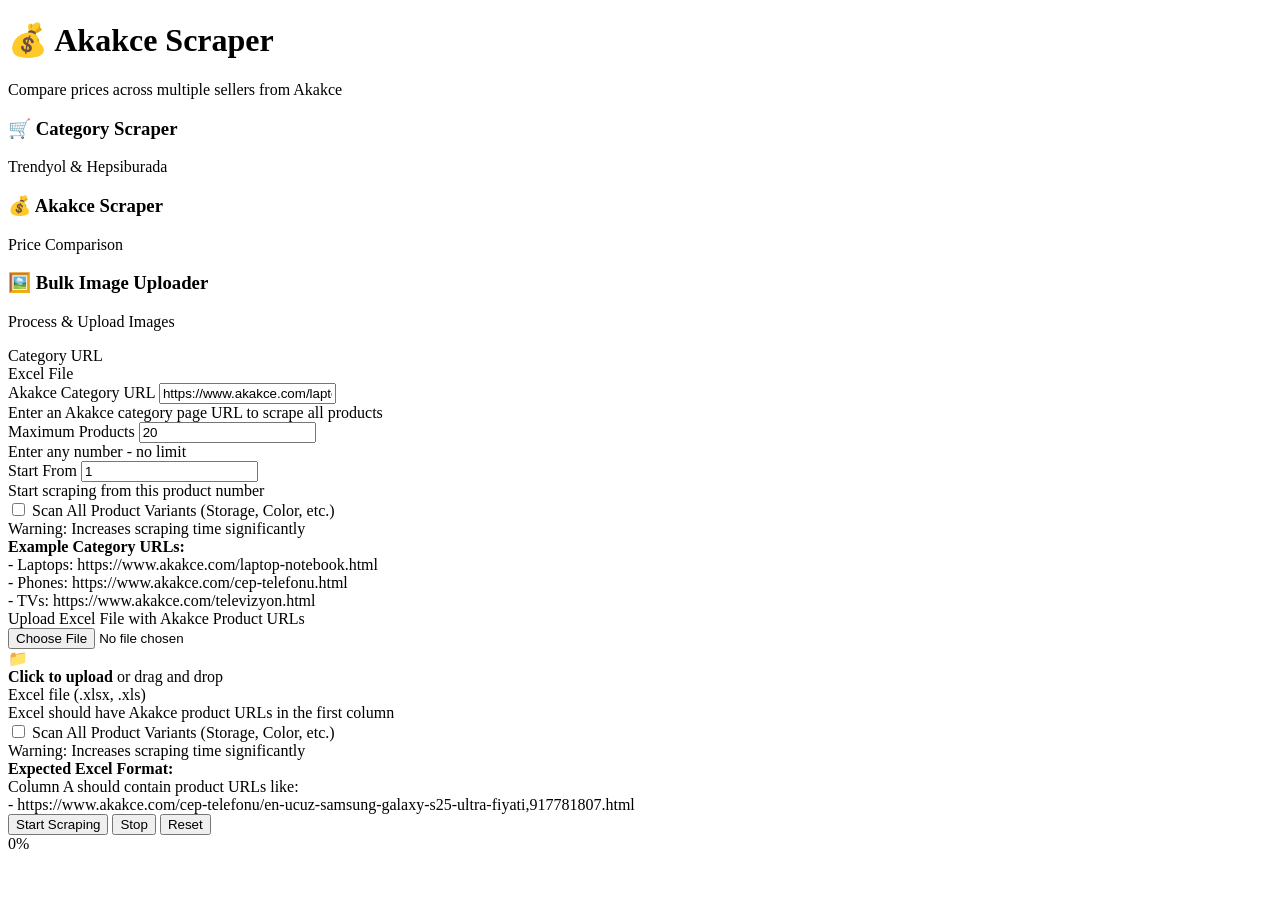
==== Scrapper/wwwroot/pages/akakce.html @ 22572a21 "refactor structure" ====
<!DOCTYPE html>
<html lang="en">
<head>
    <meta charset="UTF-8">
    <meta name="viewport" content="width=device-width, initial-scale=1.0">
    <title>Akakce Scraper - Price Comparison</title>
    <link rel="stylesheet" href="/css/styles.css">
</head>
<body data-theme="pink">
    <div class="container">
        <h1>&#128176; Akakce Scraper</h1>
        <p class="subtitle">Compare prices across multiple sellers from Akakce</p>
        
        <div class="nav-buttons">
            <div class="nav-btn" onclick="navigateTo('/')">
                <h3>&#128722; Category Scraper</h3>
                <p>Trendyol &amp; Hepsiburada</p>
            </div>
            <div class="nav-btn active">
                <h3>&#128176; Akakce Scraper</h3>
                <p>Price Comparison</p>
            </div>
            <div class="nav-btn" onclick="navigateTo('/bulk-image')">
                <h3>&#128444;&#65039; Bulk Image Uploader</h3>
                <p>Process &amp; Upload Images</p>
            </div>
        </div>
        
        <form id="akakceForm">
            <!-- Input Mode Toggle -->
            <div class="mode-toggle">
                <div class="mode-btn active" onclick="setMode('url')" id="modeUrl">Category URL</div>
                <div class="mode-btn" onclick="setMode('file')" id="modeFile">Excel File</div>
            </div>
            
            <!-- URL Input Section -->
            <div class="input-section active" id="urlSection">
                <div class="form-group">
                    <label for="categoryUrl">Akakce Category URL</label>
                    <input type="text" id="categoryUrl" 
                        placeholder="https://www.akakce.com/laptop-notebook.html"
                        value="https://www.akakce.com/laptop-notebook.html">
                    <div class="input-hint">Enter an Akakce category page URL to scrape all products</div>
                </div>
                
                <div class="form-group">
                    <label for="maxProducts">Maximum Products</label>
                    <input type="number" id="maxProducts" min="1" value="20">
                    <div class="input-hint">Enter any number - no limit</div>
                </div>
                
                <div class="form-group">
                    <label for="startFrom">Start From</label>
                    <input type="number" id="startFrom" min="1" value="1">
                    <div class="input-hint">Start scraping from this product number</div>
                </div>
                
                <div class="form-group">
                    <div class="checkbox-label">
                        <input type="checkbox" id="scanVariants" name="scanVariants">
                        <label for="scanVariants">Scan All Product Variants (Storage, Color, etc.)</label>
                    </div>
                    <div class="input-hint">Warning: Increases scraping time significantly</div>
                </div>
                
                <div class="example">
                    <strong>Example Category URLs:</strong><br>
                    - Laptops: https://www.akakce.com/laptop-notebook.html<br>
                    - Phones: https://www.akakce.com/cep-telefonu.html<br>
                    - TVs: https://www.akakce.com/televizyon.html
                </div>
            </div>
            
            <!-- File Upload Section -->
            <div class="input-section" id="fileSection">
                <div class="form-group">
                    <label>Upload Excel File with Akakce Product URLs</label>
                    <div class="file-upload" id="dropZone">
                        <input type="file" id="excelFile" accept=".xlsx,.xls">
                        <div class="icon">&#128193;</div>
                        <div class="text">
                            <strong>Click to upload</strong> or drag and drop<br>
                            Excel file (.xlsx, .xls)
                        </div>
                        <div class="filename" id="fileName"></div>
                    </div>
                    <div class="input-hint">Excel should have Akakce product URLs in the first column</div>
                </div>
                
                <div class="form-group">
                    <div class="checkbox-label">
                        <input type="checkbox" id="scanVariantsFile" name="scanVariantsFile">
                        <label for="scanVariantsFile">Scan All Product Variants (Storage, Color, etc.)</label>
                    </div>
                    <div class="input-hint">Warning: Increases scraping time significantly</div>
                </div>
                
                <div class="example">
                    <strong>Expected Excel Format:</strong><br>
                    Column A should contain product URLs like:<br>
                    - https://www.akakce.com/cep-telefonu/en-ucuz-samsung-galaxy-s25-ultra-fiyati,917781807.html
                </div>
            </div>
            
            <div class="button-group">
                <button type="submit" id="akakceStartBtn" class="btn-primary">Start Scraping</button>
                <button type="button" id="akakceStopBtn" class="btn-stop" onclick="handleStop()">Stop</button>
                <button type="button" id="akakceResetBtn" class="btn-reset" onclick="handleReset()">Reset</button>
            </div>
        </form>
        
        <div id="progress">
            <div class="progress-bar">
                <div class="progress-fill" id="progressFill">0%</div>
            </div>
            <div id="status"></div>
        </div>
    </div>
    
    <script src="/js/scraper-common.js"></script>
    <script>
        let currentMode = 'url';
        let selectedFile = null;
        
        function setMode(mode) {
            currentMode = mode;
            document.getElementById('modeUrl').classList.toggle('active', mode === 'url');
            document.getElementById('modeFile').classList.toggle('active', mode === 'file');
            document.getElementById('urlSection').classList.toggle('active', mode === 'url');
            document.getElementById('fileSection').classList.toggle('active', mode === 'file');
            
            if (mode === 'url') {
                document.getElementById('akakceStartBtn').disabled = false;
            } else {
                document.getElementById('akakceStartBtn').disabled = !selectedFile;
            }
        }
        
        // Setup file upload
        setupFileUpload('dropZone', 'excelFile', 'fileName', (file) => {
            selectedFile = file;
            if (currentMode === 'file') {
                document.getElementById('akakceStartBtn').disabled = false;
            }
        });
        
        function handleReset() {
            if (getIsRunning()) handleStop();
            selectedFile = null;
            document.getElementById('excelFile').value = '';
            document.getElementById('fileName').textContent = '';
            document.getElementById('categoryUrl').value = 'https://www.akakce.com/laptop-notebook.html';
            document.getElementById('maxProducts').value = '20';
            document.getElementById('startFrom').value = '1';
            document.getElementById('akakceStartBtn').disabled = false;
            document.getElementById('akakceStartBtn').textContent = 'Start Scraping';
            document.getElementById('akakceStopBtn').style.display = 'none';
            resetProgressUI();
            setMode('url');
        }
        
        async function handleStop() {
            await stopOperation('/api/akakce/stop/');
            document.getElementById('akakceStartBtn').disabled = false;
            document.getElementById('akakceStartBtn').textContent = 'Start Scraping';
            document.getElementById('akakceStopBtn').style.display = 'none';
            addStatusMessage('Scraping stopped. Check for partial results below.', 'warning');
        }
        
        document.getElementById('akakceForm').addEventListener('submit', async (e) => {
            e.preventDefault();
            
            document.getElementById('akakceStartBtn').disabled = true;
            document.getElementById('akakceStartBtn').textContent = 'Processing...';
            document.getElementById('akakceStopBtn').style.display = 'block';
            showProgress(true);
            document.getElementById('status').innerHTML = '<div class="status-item">Starting...</div>';
            
            let url, options;
            
            if (currentMode === 'url') {
                const categoryUrl = document.getElementById('categoryUrl').value;
                const maxProducts = document.getElementById('maxProducts').value;
                const startFrom = document.getElementById('startFrom').value;
                const scanVariants = document.getElementById('scanVariants').checked;
                
                url = '/api/akakce/scrape-category';
                options = {
                    method: 'POST',
                    headers: { 'Content-Type': 'application/json' },
                    body: JSON.stringify({
                        categoryUrl: categoryUrl,
                        maxProducts: parseInt(maxProducts),
                        sessionId: getSessionId(),
                        startFrom: parseInt(startFrom),
                        scanVariants: scanVariants
                    })
                };
            } else {
                if (!selectedFile) return;
                
                const scanVariants = document.getElementById('scanVariantsFile').checked;
                const formData = new FormData();
                formData.append('file', selectedFile);
                formData.append('scrapeMethod', 'Selenium');
                formData.append('sessionId', getSessionId() || Date.now().toString());
                formData.append('scanVariants', scanVariants.toString());
                
                url = '/api/akakce/scrape';
                options = {
                    method: 'POST',
                    body: formData
                };
            }
            
            await startSseStream(url, options, {
                onProgress: updateProgressBar,
                onMessage: addStatusMessage,
                onDownload: addDownloadLink,
                onComplete: () => {
                    document.getElementById('akakceStartBtn').disabled = false;
                    document.getElementById('akakceStartBtn').textContent = 'Start Scraping';
                    document.getElementById('akakceStopBtn').style.display = 'none';
                },
                onError: (message) => {
                    document.getElementById('status').innerHTML = '<div class="status-item error">Error: ' + message + '</div>';
                    document.getElementById('akakceStartBtn').disabled = false;
                    document.getElementById('akakceStartBtn').textContent = 'Start Scraping';
                    document.getElementById('akakceStopBtn').style.display = 'none';
                }
            });
        });
    </script>
</body>
</html>
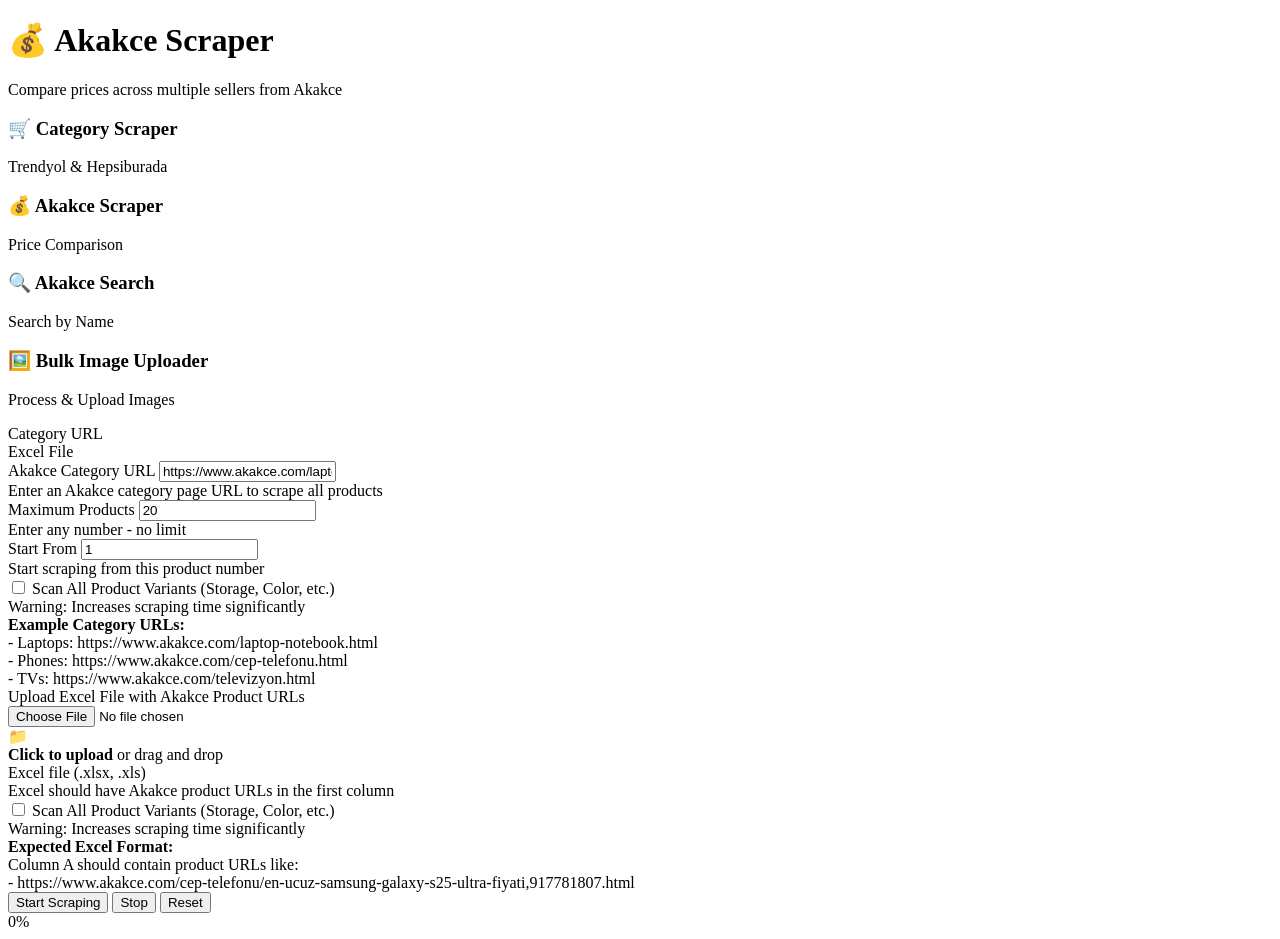
==== commit 64c80ee9: "Search with Excel import" ====
--- a/Scrapper/wwwroot/pages/akakce.html
+++ b/Scrapper/wwwroot/pages/akakce.html
@@ -19,6 +19,10 @@
             <div class="nav-btn active">
                 <h3>&#128176; Akakce Scraper</h3>
                 <p>Price Comparison</p>
+            </div>
+            <div class="nav-btn" onclick="navigateTo('/akakce-search')">
+                <h3>&#128269; Akakce Search</h3>
+                <p>Search by Name</p>
             </div>
             <div class="nav-btn" onclick="navigateTo('/bulk-image')">
                 <h3>&#128444;&#65039; Bulk Image Uploader</h3>
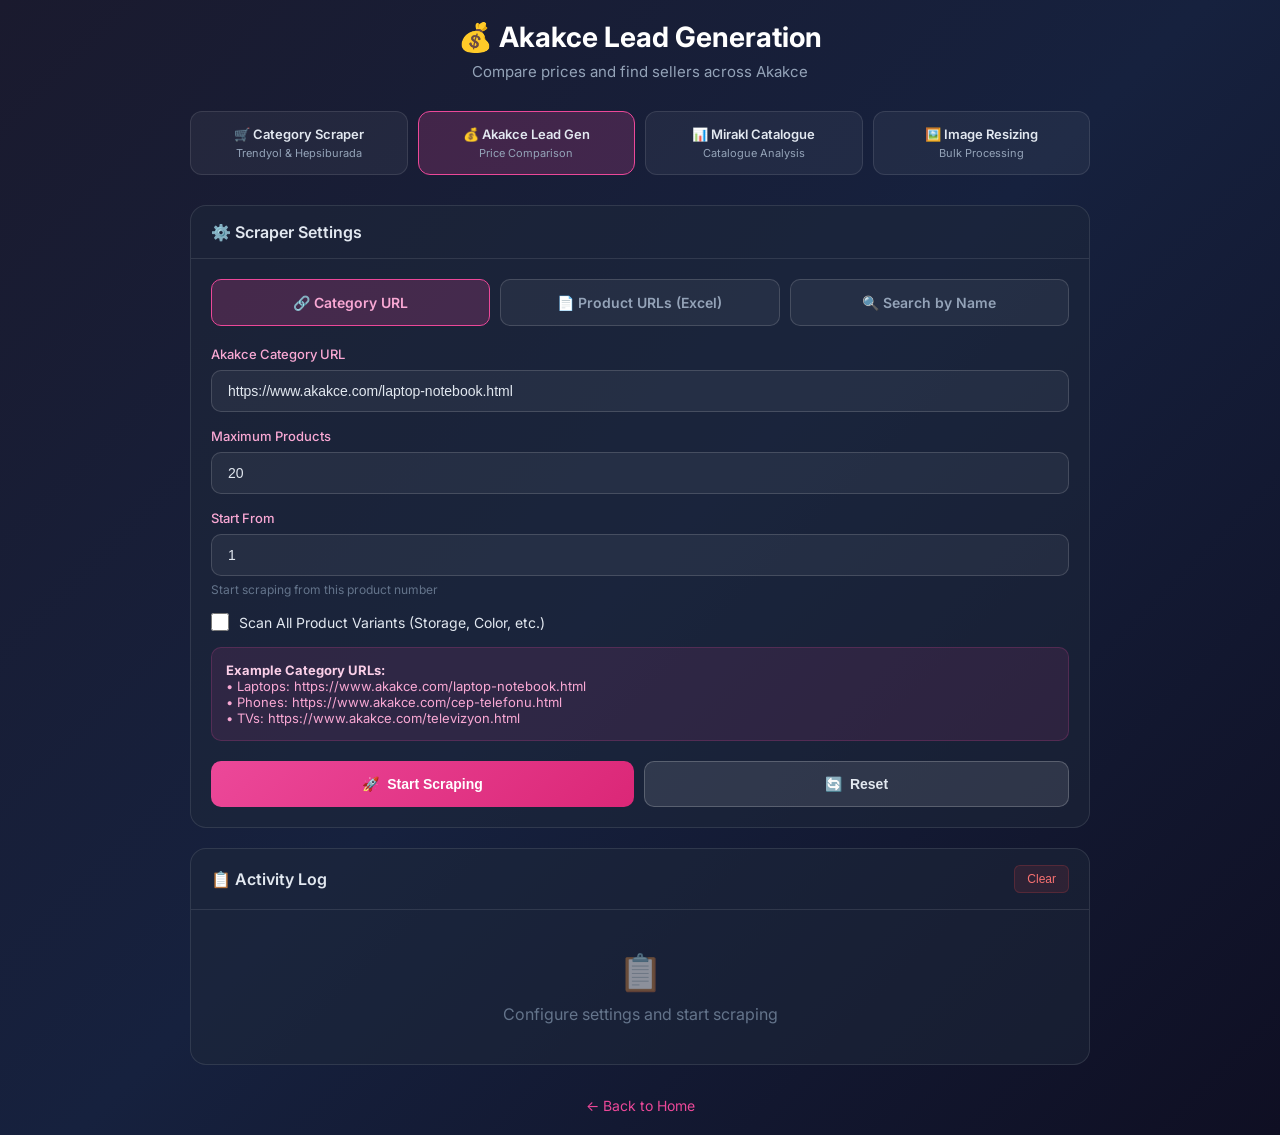
==== commit 0f92f6ca: "Update" ====
--- a/Scrapper/wwwroot/pages/akakce.html
+++ b/Scrapper/wwwroot/pages/akakce.html
@@ -3,236 +3,601 @@
 <head>
     <meta charset="UTF-8">
     <meta name="viewport" content="width=device-width, initial-scale=1.0">
-    <title>Akakce Scraper - Price Comparison</title>
-    <link rel="stylesheet" href="/css/styles.css">
+    <title>Akakce Lead Generation</title>
+    <link href="https://fonts.googleapis.com/css2?family=Inter:wght@400;500;600;700&display=swap" rel="stylesheet">
+    <style>
+        * { margin: 0; padding: 0; box-sizing: border-box; }
+        
+        body {
+            font-family: 'Inter', -apple-system, BlinkMacSystemFont, sans-serif;
+            background: linear-gradient(135deg, #1a1a2e 0%, #16213e 50%, #0f0f23 100%);
+            min-height: 100vh;
+            color: #e2e8f0;
+            padding: 20px;
+        }
+
+        .app-container { max-width: 900px; margin: 0 auto; }
+
+        .header { text-align: center; margin-bottom: 30px; }
+        .header h1 { font-size: 28px; font-weight: 700; color: #fff; margin-bottom: 8px; }
+        .header p { color: #94a3b8; font-size: 15px; }
+
+        .nav-grid { display: grid; grid-template-columns: repeat(4, 1fr); gap: 10px; margin-bottom: 30px; }
+
+        .nav-item {
+            background: rgba(255, 255, 255, 0.05);
+            border: 1px solid rgba(255, 255, 255, 0.1);
+            border-radius: 12px;
+            padding: 14px 10px;
+            text-align: center;
+            cursor: pointer;
+            transition: all 0.2s ease;
+        }
+
+        .nav-item:hover { background: rgba(236, 72, 153, 0.15); border-color: rgba(236, 72, 153, 0.3); transform: translateY(-2px); }
+        .nav-item.active { background: rgba(236, 72, 153, 0.2); border-color: #ec4899; }
+        .nav-item h3 { font-size: 13px; font-weight: 600; margin-bottom: 4px; }
+        .nav-item p { font-size: 11px; color: #94a3b8; }
+
+        .card {
+            background: rgba(30, 41, 59, 0.5);
+            border: 1px solid rgba(255, 255, 255, 0.1);
+            border-radius: 16px;
+            overflow: hidden;
+            margin-bottom: 20px;
+        }
+
+        .card-header {
+            padding: 16px 20px;
+            border-bottom: 1px solid rgba(255, 255, 255, 0.1);
+            display: flex;
+            justify-content: space-between;
+            align-items: center;
+        }
+
+        .card-header h2 { font-size: 16px; font-weight: 600; display: flex; align-items: center; gap: 8px; }
+        .card-body { padding: 20px; }
+
+        /* Mode Toggle - 3 options */
+        .mode-toggle { display: flex; gap: 10px; margin-bottom: 20px; }
+        
+        .mode-btn {
+            flex: 1;
+            padding: 14px;
+            background: rgba(255, 255, 255, 0.05);
+            border: 1px solid rgba(255, 255, 255, 0.15);
+            border-radius: 10px;
+            color: #94a3b8;
+            font-size: 14px;
+            font-weight: 600;
+            cursor: pointer;
+            transition: all 0.2s ease;
+            text-align: center;
+        }
+
+        .mode-btn:hover { background: rgba(236, 72, 153, 0.1); }
+        .mode-btn.active { background: rgba(236, 72, 153, 0.2); border-color: #ec4899; color: #f9a8d4; }
+
+        .input-section { display: none; }
+        .input-section.active { display: block; }
+
+        .form-group { margin-bottom: 16px; }
+
+        .form-group label {
+            display: block;
+            font-size: 13px;
+            font-weight: 500;
+            margin-bottom: 8px;
+            color: #f9a8d4;
+        }
+
+        .form-group input, .form-group select {
+            width: 100%;
+            padding: 12px 16px;
+            background: rgba(255, 255, 255, 0.05);
+            border: 1px solid rgba(255, 255, 255, 0.15);
+            border-radius: 10px;
+            color: #e2e8f0;
+            font-size: 14px;
+            transition: all 0.2s ease;
+        }
+
+        .form-group input:focus { outline: none; border-color: #ec4899; background: rgba(236, 72, 153, 0.1); }
+        .input-hint { font-size: 12px; color: #64748b; margin-top: 6px; }
+
+        /* Upload Area */
+        .upload-area {
+            border: 2px dashed rgba(236, 72, 153, 0.3);
+            border-radius: 12px;
+            padding: 40px 20px;
+            text-align: center;
+            cursor: pointer;
+            transition: all 0.2s ease;
+            background: rgba(236, 72, 153, 0.05);
+        }
+
+        .upload-area:hover { border-color: rgba(236, 72, 153, 0.6); background: rgba(236, 72, 153, 0.1); }
+        .upload-area.has-file { border-color: #10b981; border-style: solid; background: rgba(16, 185, 129, 0.1); }
+        .upload-area.drag-over { border-color: #ec4899; background: rgba(236, 72, 153, 0.15); transform: scale(1.02); }
+
+        .upload-icon { font-size: 48px; margin-bottom: 16px; }
+        .upload-area h3 { font-size: 16px; font-weight: 600; margin-bottom: 8px; color: #e2e8f0; }
+        .upload-area p { font-size: 13px; color: #94a3b8; }
+
+        .file-selected { display: none; align-items: center; justify-content: center; gap: 12px; margin-top: 16px; padding: 12px 16px; background: rgba(16, 185, 129, 0.15); border-radius: 8px; border: 1px solid rgba(16, 185, 129, 0.3); }
+        .file-selected.show { display: flex; }
+        .file-selected .file-name { font-size: 14px; font-weight: 500; color: #10b981; }
+
+        .btn-remove { background: rgba(239, 68, 68, 0.2); border: none; color: #ef4444; width: 24px; height: 24px; border-radius: 50%; cursor: pointer; font-size: 14px; display: flex; align-items: center; justify-content: center; }
+        .btn-remove:hover { background: rgba(239, 68, 68, 0.4); }
+
+        .checkbox-item { display: flex; align-items: center; gap: 10px; margin-bottom: 16px; }
+        .checkbox-item input[type="checkbox"] { width: 18px; height: 18px; accent-color: #ec4899; }
+        .checkbox-item label { font-size: 14px; color: #e2e8f0; cursor: pointer; }
+
+        .example-box {
+            background: rgba(236, 72, 153, 0.1);
+            border: 1px solid rgba(236, 72, 153, 0.2);
+            border-radius: 10px;
+            padding: 14px;
+            font-size: 13px;
+            color: #f9a8d4;
+        }
+
+        .example-box strong { color: #fbcfe8; }
+
+        .action-buttons { display: flex; gap: 10px; margin-top: 20px; }
+
+        .btn {
+            flex: 1;
+            padding: 14px 20px;
+            border: none;
+            border-radius: 10px;
+            font-size: 14px;
+            font-weight: 600;
+            cursor: pointer;
+            display: flex;
+            align-items: center;
+            justify-content: center;
+            gap: 8px;
+            transition: all 0.2s ease;
+        }
+
+        .btn:disabled { opacity: 0.5; cursor: not-allowed; }
+        .btn-primary { background: linear-gradient(135deg, #ec4899, #db2777); color: white; }
+        .btn-primary:not(:disabled):hover { transform: translateY(-2px); box-shadow: 0 4px 12px rgba(236, 72, 153, 0.4); }
+        .btn-danger { background: linear-gradient(135deg, #ef4444, #dc2626); color: white; display: none; }
+        .btn-danger.show { display: flex; }
+        .btn-secondary { background: rgba(255, 255, 255, 0.1); color: #e2e8f0; border: 1px solid rgba(255, 255, 255, 0.2); }
+        .btn-secondary:hover { background: rgba(255, 255, 255, 0.15); }
+
+        .progress-card { display: none; }
+        .progress-card.show { display: block; }
+
+        .progress-header { display: flex; justify-content: space-between; align-items: center; margin-bottom: 12px; }
+        .progress-header span { font-size: 14px; color: #94a3b8; }
+        .progress-header .percent { font-size: 20px; font-weight: 700; color: #ec4899; }
+
+        .progress-track { height: 10px; background: rgba(236, 72, 153, 0.2); border-radius: 10px; overflow: hidden; }
+        .progress-bar { height: 100%; background: linear-gradient(90deg, #ec4899, #db2777); border-radius: 10px; width: 0%; transition: width 0.3s ease; }
+
+        .log-body { max-height: 300px; overflow-y: auto; padding: 0; }
+        .log-body::-webkit-scrollbar { width: 6px; }
+        .log-body::-webkit-scrollbar-track { background: rgba(255, 255, 255, 0.05); }
+        .log-body::-webkit-scrollbar-thumb { background: rgba(236, 72, 153, 0.3); border-radius: 3px; }
+
+        .log-empty { display: flex; flex-direction: column; align-items: center; justify-content: center; padding: 40px; color: #64748b; }
+        .log-empty span { font-size: 36px; margin-bottom: 10px; opacity: 0.5; }
+
+        .log-item { display: flex; align-items: flex-start; gap: 12px; padding: 12px 20px; border-bottom: 1px solid rgba(255, 255, 255, 0.05); animation: fadeIn 0.2s ease; }
+        @keyframes fadeIn { from { opacity: 0; transform: translateY(-5px); } to { opacity: 1; transform: translateY(0); } }
+
+        .log-icon { width: 20px; height: 20px; border-radius: 50%; display: flex; align-items: center; justify-content: center; font-size: 10px; font-weight: 700; flex-shrink: 0; margin-top: 2px; }
+        .log-item.success .log-icon { background: rgba(16, 185, 129, 0.2); color: #10b981; }
+        .log-item.error .log-icon { background: rgba(239, 68, 68, 0.2); color: #ef4444; }
+        .log-item.warning .log-icon { background: rgba(245, 158, 11, 0.2); color: #f59e0b; }
+        .log-item.info .log-icon { background: rgba(59, 130, 246, 0.2); color: #3b82f6; }
+
+        .log-content { flex: 1; min-width: 0; }
+        .log-message { font-size: 13px; line-height: 1.5; word-break: break-word; }
+
+        .log-item.success .log-message { color: #10b981; }
+        .log-item.error .log-message { color: #f87171; }
+        .log-item.warning .log-message { color: #fbbf24; }
+        .log-item.info .log-message { color: #e2e8f0; }
+
+        .log-time { font-size: 11px; color: #64748b; flex-shrink: 0; }
+
+        .btn-clear { background: rgba(239, 68, 68, 0.1); border: 1px solid rgba(239, 68, 68, 0.2); color: #f87171; padding: 6px 12px; border-radius: 6px; font-size: 12px; cursor: pointer; }
+        .btn-clear:hover { background: rgba(239, 68, 68, 0.2); }
+
+        .download-link { display: inline-flex; align-items: center; gap: 8px; background: linear-gradient(135deg, #10b981, #059669); color: white; padding: 12px 24px; border-radius: 10px; text-decoration: none; font-weight: 600; margin: 16px 20px; }
+        .download-link:hover { transform: translateY(-2px); box-shadow: 0 4px 12px rgba(16, 185, 129, 0.4); }
+
+        .footer { text-align: center; margin-top: 30px; }
+        .footer a { color: #ec4899; text-decoration: none; font-size: 14px; }
+        .footer a:hover { color: #f9a8d4; }
+
+        @media (max-width: 768px) {
+            .nav-grid { grid-template-columns: repeat(2, 1fr); }
+            .mode-toggle { flex-direction: column; }
+        }
+    </style>
 </head>
-<body data-theme="pink">
-    <div class="container">
-        <h1>&#128176; Akakce Scraper</h1>
-        <p class="subtitle">Compare prices across multiple sellers from Akakce</p>
-        
-        <div class="nav-buttons">
-            <div class="nav-btn" onclick="navigateTo('/')">
-                <h3>&#128722; Category Scraper</h3>
-                <p>Trendyol &amp; Hepsiburada</p>
-            </div>
-            <div class="nav-btn active">
-                <h3>&#128176; Akakce Scraper</h3>
+<body>
+    <div class="app-container">
+        <div class="header">
+            <h1>💰 Akakce Lead Generation</h1>
+            <p>Compare prices and find sellers across Akakce</p>
+        </div>
+
+        <div class="nav-grid">
+            <div class="nav-item" onclick="location.href='/'">
+                <h3>🛒 Category Scraper</h3>
+                <p>Trendyol & Hepsiburada</p>
+            </div>
+            <div class="nav-item active">
+                <h3>💰 Akakce Lead Gen</h3>
                 <p>Price Comparison</p>
             </div>
-            <div class="nav-btn" onclick="navigateTo('/akakce-search')">
-                <h3>&#128269; Akakce Search</h3>
-                <p>Search by Name</p>
-            </div>
-            <div class="nav-btn" onclick="navigateTo('/bulk-image')">
-                <h3>&#128444;&#65039; Bulk Image Uploader</h3>
-                <p>Process &amp; Upload Images</p>
+            <div class="nav-item" onclick="location.href='/hepsiburada-barcode'">
+                <h3>📊 Mirakl Catalogue</h3>
+                <p>Catalogue Analysis</p>
+            </div>
+            <div class="nav-item" onclick="location.href='/bulk-image'">
+                <h3>🖼️ Image Resizing</h3>
+                <p>Bulk Processing</p>
             </div>
         </div>
-        
-        <form id="akakceForm">
-            <!-- Input Mode Toggle -->
-            <div class="mode-toggle">
-                <div class="mode-btn active" onclick="setMode('url')" id="modeUrl">Category URL</div>
-                <div class="mode-btn" onclick="setMode('file')" id="modeFile">Excel File</div>
-            </div>
-            
-            <!-- URL Input Section -->
-            <div class="input-section active" id="urlSection">
-                <div class="form-group">
-                    <label for="categoryUrl">Akakce Category URL</label>
-                    <input type="text" id="categoryUrl" 
-                        placeholder="https://www.akakce.com/laptop-notebook.html"
-                        value="https://www.akakce.com/laptop-notebook.html">
-                    <div class="input-hint">Enter an Akakce category page URL to scrape all products</div>
+
+        <div class="card">
+            <div class="card-header">
+                <h2>⚙️ Scraper Settings</h2>
+            </div>
+            <div class="card-body">
+                <div class="mode-toggle">
+                    <div class="mode-btn active" id="modeUrl" onclick="setMode('url')">🔗 Category URL</div>
+                    <div class="mode-btn" id="modeFile" onclick="setMode('file')">📄 Product URLs (Excel)</div>
+                    <div class="mode-btn" id="modeSearch" onclick="setMode('search')">🔍 Search by Name</div>
                 </div>
-                
-                <div class="form-group">
-                    <label for="maxProducts">Maximum Products</label>
-                    <input type="number" id="maxProducts" min="1" value="20">
-                    <div class="input-hint">Enter any number - no limit</div>
+
+                <form id="akakceForm">
+                    
+                    <div class="input-section active" id="urlSection">
+                        <div class="form-group">
+                            <label>Akakce Category URL</label>
+                            <input type="text" id="categoryUrl" 
+                                placeholder="https://www.akakce.com/laptop-notebook.html"
+                                value="https://www.akakce.com/laptop-notebook.html">
+                        </div>
+
+                        <div class="form-group">
+                            <label>Maximum Products</label>
+                            <input type="number" id="maxProducts" min="1" value="20">
+                        </div>
+
+                        <div class="form-group">
+                            <label>Start From</label>
+                            <input type="number" id="startFrom" min="1" value="1">
+                            <div class="input-hint">Start scraping from this product number</div>
+                        </div>
+
+                        <div class="checkbox-item">
+                            <input type="checkbox" id="scanVariantsUrl">
+                            <label for="scanVariantsUrl">Scan All Product Variants (Storage, Color, etc.)</label>
+                        </div>
+
+                        <div class="example-box">
+                            <strong>Example Category URLs:</strong><br>
+                            • Laptops: https://www.akakce.com/laptop-notebook.html<br>
+                            • Phones: https://www.akakce.com/cep-telefonu.html<br>
+                            • TVs: https://www.akakce.com/televizyon.html
+                        </div>
+                    </div>
+
+                    
+                    <div class="input-section" id="fileSection">
+                        <div class="upload-area" id="uploadAreaFile">
+                            <div class="upload-icon">📂</div>
+                            <h3 id="uploadTextFile">Drop file here or click to browse</h3>
+                            <p id="uploadHintFile">Excel with Akakce product URLs in column A</p>
+                            <input type="file" id="fileInputFile" accept=".xlsx,.xls" style="display:none">
+                        </div>
+                        <div class="file-selected" id="fileSelectedFile">
+                            <span>📄</span>
+                            <span class="file-name" id="fileNameFile"></span>
+                            <button type="button" class="btn-remove" onclick="removeFile('file', event)">✕</button>
+                        </div>
+
+                        <div class="checkbox-item" style="margin-top: 16px;">
+                            <input type="checkbox" id="scanVariantsFile">
+                            <label for="scanVariantsFile">Scan All Product Variants</label>
+                        </div>
+
+                        <div class="example-box">
+                            <strong>Expected Excel Format:</strong><br>
+                            Column A should contain product URLs like:<br>
+                            • https://www.akakce.com/cep-telefonu/en-ucuz-samsung-galaxy-s25-ultra-fiyati,917781807.html
+                        </div>
+                    </div>
+
+                    
+                    <div class="input-section" id="searchSection">
+                        <div class="upload-area" id="uploadAreaSearch">
+                            <div class="upload-icon">📂</div>
+                            <h3 id="uploadTextSearch">Drop file here or click to browse</h3>
+                            <p id="uploadHintSearch">Excel with product names in column A</p>
+                            <input type="file" id="fileInputSearch" accept=".xlsx,.xls" style="display:none">
+                        </div>
+                        <div class="file-selected" id="fileSelectedSearch">
+                            <span>📄</span>
+                            <span class="file-name" id="fileNameSearch"></span>
+                            <button type="button" class="btn-remove" onclick="removeFile('search', event)">?</button>
+                        </div>
+
+                        <div class="checkbox-item" style="margin-top: 16px;">
+                            <input type="checkbox" id="scanVariantsSearch">
+                            <label for="scanVariantsSearch">Scan All Product Variants</label>
+                        </div>
+
+                        <div class="example-box">
+                            <strong>Expected Excel Format:</strong><br>
+                            Column A should contain product names like:<br>
+                            • iPhone 15 128GB<br>
+                            • Samsung Galaxy S24 Ultra<br>
+                            • Sony WH-1000XM5
+                        </div>
+                    </div>
+
+                    <div class="action-buttons">
+                        <button type="submit" class="btn btn-primary" id="startBtn">
+                            <span>🚀</span> Start Scraping
+                        </button>
+                        <button type="button" class="btn btn-danger" id="stopBtn" onclick="handleStop()">
+                            <span>⛔</span> Stop
+                        </button>
+                        <button type="button" class="btn btn-secondary" onclick="handleReset()">
+                            <span>🔄</span> Reset
+                        </button>
+                    </div>
+                </form>
+            </div>
+        </div>
+
+        <div class="card progress-card" id="progressCard">
+            <div class="card-body">
+                <div class="progress-header">
+                    <span>Progress</span>
+                    <span class="percent" id="progressPercent">0%</span>
                 </div>
-                
-                <div class="form-group">
-                    <label for="startFrom">Start From</label>
-                    <input type="number" id="startFrom" min="1" value="1">
-                    <div class="input-hint">Start scraping from this product number</div>
+                <div class="progress-track">
+                    <div class="progress-bar" id="progressBar"></div>
                 </div>
-                
-                <div class="form-group">
-                    <div class="checkbox-label">
-                        <input type="checkbox" id="scanVariants" name="scanVariants">
-                        <label for="scanVariants">Scan All Product Variants (Storage, Color, etc.)</label>
-                    </div>
-                    <div class="input-hint">Warning: Increases scraping time significantly</div>
+            </div>
+        </div>
+
+        <div class="card">
+            <div class="card-header">
+                <h2>📋 Activity Log</h2>
+                <button class="btn-clear" onclick="clearLog()">Clear</button>
+            </div>
+            <div class="log-body" id="logBody">
+                <div class="log-empty" id="logEmpty">
+                    <span>📋</span>
+                    <p>Configure settings and start scraping</p>
                 </div>
-                
-                <div class="example">
-                    <strong>Example Category URLs:</strong><br>
-                    - Laptops: https://www.akakce.com/laptop-notebook.html<br>
-                    - Phones: https://www.akakce.com/cep-telefonu.html<br>
-                    - TVs: https://www.akakce.com/televizyon.html
-                </div>
-            </div>
-            
-            <!-- File Upload Section -->
-            <div class="input-section" id="fileSection">
-                <div class="form-group">
-                    <label>Upload Excel File with Akakce Product URLs</label>
-                    <div class="file-upload" id="dropZone">
-                        <input type="file" id="excelFile" accept=".xlsx,.xls">
-                        <div class="icon">&#128193;</div>
-                        <div class="text">
-                            <strong>Click to upload</strong> or drag and drop<br>
-                            Excel file (.xlsx, .xls)
-                        </div>
-                        <div class="filename" id="fileName"></div>
-                    </div>
-                    <div class="input-hint">Excel should have Akakce product URLs in the first column</div>
-                </div>
-                
-                <div class="form-group">
-                    <div class="checkbox-label">
-                        <input type="checkbox" id="scanVariantsFile" name="scanVariantsFile">
-                        <label for="scanVariantsFile">Scan All Product Variants (Storage, Color, etc.)</label>
-                    </div>
-                    <div class="input-hint">Warning: Increases scraping time significantly</div>
-                </div>
-                
-                <div class="example">
-                    <strong>Expected Excel Format:</strong><br>
-                    Column A should contain product URLs like:<br>
-                    - https://www.akakce.com/cep-telefonu/en-ucuz-samsung-galaxy-s25-ultra-fiyati,917781807.html
-                </div>
-            </div>
-            
-            <div class="button-group">
-                <button type="submit" id="akakceStartBtn" class="btn-primary">Start Scraping</button>
-                <button type="button" id="akakceStopBtn" class="btn-stop" onclick="handleStop()">Stop</button>
-                <button type="button" id="akakceResetBtn" class="btn-reset" onclick="handleReset()">Reset</button>
-            </div>
-        </form>
-        
-        <div id="progress">
-            <div class="progress-bar">
-                <div class="progress-fill" id="progressFill">0%</div>
-            </div>
-            <div id="status"></div>
+            </div>
+        </div>
+
+        <div class="footer">
+            <a href="/">← Back to Home</a>
         </div>
     </div>
-    
-    <script src="/js/scraper-common.js"></script>
+
     <script>
+        let isRunning = false;
+        let sessionId = null;
         let currentMode = 'url';
-        let selectedFile = null;
-        
+        let selectedFileUrl = null;
+        let selectedFileSearch = null;
+
+        // File upload setup
+        function setupUpload(areaId, inputId, textId, hintId, selectedId, nameId, type) {
+            const area = document.getElementById(areaId);
+            const input = document.getElementById(inputId);
+            
+            area.addEventListener('click', () => input.click());
+            area.addEventListener('dragover', (e) => { e.preventDefault(); area.classList.add('drag-over'); });
+            area.addEventListener('dragleave', () => area.classList.remove('drag-over'));
+            area.addEventListener('drop', (e) => {
+                e.preventDefault();
+                area.classList.remove('drag-over');
+                if (e.dataTransfer.files.length) { input.files = e.dataTransfer.files; handleFileChange(type); }
+            });
+            input.addEventListener('change', () => handleFileChange(type));
+        }
+
+        setupUpload('uploadAreaFile', 'fileInputFile', 'uploadTextFile', 'uploadHintFile', 'fileSelectedFile', 'fileNameFile', 'file');
+        setupUpload('uploadAreaSearch', 'fileInputSearch', 'uploadTextSearch', 'uploadHintSearch', 'fileSelectedSearch', 'fileNameSearch', 'search');
+
+        function handleFileChange(type) {
+            const input = document.getElementById(type === 'file' ? 'fileInputFile' : 'fileInputSearch');
+            const file = input.files[0];
+            if (file) {
+                if (type === 'file') selectedFileUrl = file;
+                else selectedFileSearch = file;
+                
+                const nameEl = document.getElementById(type === 'file' ? 'fileNameFile' : 'fileNameSearch');
+                const selectedEl = document.getElementById(type === 'file' ? 'fileSelectedFile' : 'fileSelectedSearch');
+                const textEl = document.getElementById(type === 'file' ? 'uploadTextFile' : 'uploadTextSearch');
+                const hintEl = document.getElementById(type === 'file' ? 'uploadHintFile' : 'uploadHintSearch');
+                const areaEl = document.getElementById(type === 'file' ? 'uploadAreaFile' : 'uploadAreaSearch');
+                
+                nameEl.textContent = `${file.name} (${(file.size / 1024).toFixed(1)} KB)`;
+                selectedEl.classList.add('show');
+                textEl.style.display = 'none';
+                hintEl.style.display = 'none';
+                areaEl.classList.add('has-file');
+                updateStartBtn();
+            }
+        }
+
+        function removeFile(type, e) {
+            if (e) e.stopPropagation();
+            const input = document.getElementById(type === 'file' ? 'fileInputFile' : 'fileInputSearch');
+            const selectedEl = document.getElementById(type === 'file' ? 'fileSelectedFile' : 'fileSelectedSearch');
+            const textEl = document.getElementById(type === 'file' ? 'uploadTextFile' : 'uploadTextSearch');
+            const hintEl = document.getElementById(type === 'file' ? 'uploadHintFile' : 'uploadHintSearch');
+            const areaEl = document.getElementById(type === 'file' ? 'uploadAreaFile' : 'uploadAreaSearch');
+            
+            input.value = '';
+            if (type === 'file') selectedFileUrl = null;
+            else selectedFileSearch = null;
+            
+            selectedEl.classList.remove('show');
+            textEl.style.display = 'block';
+            hintEl.style.display = 'block';
+            areaEl.classList.remove('has-file');
+            updateStartBtn();
+        }
+
         function setMode(mode) {
             currentMode = mode;
             document.getElementById('modeUrl').classList.toggle('active', mode === 'url');
             document.getElementById('modeFile').classList.toggle('active', mode === 'file');
+            document.getElementById('modeSearch').classList.toggle('active', mode === 'search');
             document.getElementById('urlSection').classList.toggle('active', mode === 'url');
             document.getElementById('fileSection').classList.toggle('active', mode === 'file');
-            
-            if (mode === 'url') {
-                document.getElementById('akakceStartBtn').disabled = false;
-            } else {
-                document.getElementById('akakceStartBtn').disabled = !selectedFile;
-            }
-        }
-        
-        // Setup file upload
-        setupFileUpload('dropZone', 'excelFile', 'fileName', (file) => {
-            selectedFile = file;
-            if (currentMode === 'file') {
-                document.getElementById('akakceStartBtn').disabled = false;
-            }
-        });
-        
+            document.getElementById('searchSection').classList.toggle('active', mode === 'search');
+            updateStartBtn();
+        }
+
+        function updateStartBtn() {
+            const btn = document.getElementById('startBtn');
+            if (currentMode === 'url') btn.disabled = false;
+            else if (currentMode === 'file') btn.disabled = !selectedFileUrl;
+            else btn.disabled = !selectedFileSearch;
+        }
+
+        function addLog(message, type = 'info') {
+            const logBody = document.getElementById('logBody');
+            const logEmpty = document.getElementById('logEmpty');
+            if (logEmpty) logEmpty.style.display = 'none';
+            const iconMap = { success: '?', error: '?', warning: '!', info: '?' };
+            const item = document.createElement('div');
+            item.className = `log-item ${type}`;
+            item.innerHTML = `<div class="log-icon">${iconMap[type] || '?'}</div><div class="log-content"><div class="log-message">${message}</div></div><div class="log-time">${new Date().toLocaleTimeString()}</div>`;
+            logBody.appendChild(item);
+            logBody.scrollTop = logBody.scrollHeight;
+        }
+
+        function clearLog() {
+            document.getElementById('logBody').innerHTML = '<div class="log-empty" id="logEmpty"><span>📋</span><p>Log cleared</p></div>';
+        }
+
+        function updateProgress(percent) {
+            document.getElementById('progressBar').style.width = percent + '%';
+            document.getElementById('progressPercent').textContent = percent + '%';
+        }
+
         function handleReset() {
-            if (getIsRunning()) handleStop();
-            selectedFile = null;
-            document.getElementById('excelFile').value = '';
-            document.getElementById('fileName').textContent = '';
-            document.getElementById('categoryUrl').value = 'https://www.akakce.com/laptop-notebook.html';
-            document.getElementById('maxProducts').value = '20';
-            document.getElementById('startFrom').value = '1';
-            document.getElementById('akakceStartBtn').disabled = false;
-            document.getElementById('akakceStartBtn').textContent = 'Start Scraping';
-            document.getElementById('akakceStopBtn').style.display = 'none';
-            resetProgressUI();
+            if (isRunning) handleStop();
+            document.getElementById('akakceForm').reset();
+            removeFile('file');
+            removeFile('search');
             setMode('url');
-        }
-        
+            document.getElementById('progressCard').classList.remove('show');
+            document.getElementById('startBtn').innerHTML = '<span>🚀</span> Start Scraping';
+            document.getElementById('stopBtn').classList.remove('show');
+            updateProgress(0);
+            clearLog();
+        }
+
         async function handleStop() {
-            await stopOperation('/api/akakce/stop/');
-            document.getElementById('akakceStartBtn').disabled = false;
-            document.getElementById('akakceStartBtn').textContent = 'Start Scraping';
-            document.getElementById('akakceStopBtn').style.display = 'none';
-            addStatusMessage('Scraping stopped. Check for partial results below.', 'warning');
-        }
-        
+            if (sessionId) await fetch('/api/akakce/stop/' + sessionId, { method: 'POST' });
+            isRunning = false;
+            document.getElementById('startBtn').disabled = false;
+            document.getElementById('startBtn').innerHTML = '<span>🚀</span> Start Scraping';
+            document.getElementById('stopBtn').classList.remove('show');
+            addLog('Scraping stopped by user', 'warning');
+        }
+
         document.getElementById('akakceForm').addEventListener('submit', async (e) => {
             e.preventDefault();
             
-            document.getElementById('akakceStartBtn').disabled = true;
-            document.getElementById('akakceStartBtn').textContent = 'Processing...';
-            document.getElementById('akakceStopBtn').style.display = 'block';
-            showProgress(true);
-            document.getElementById('status').innerHTML = '<div class="status-item">Starting...</div>';
+            isRunning = true;
+            sessionId = 'session_' + Date.now();
             
-            let url, options;
-            
-            if (currentMode === 'url') {
-                const categoryUrl = document.getElementById('categoryUrl').value;
-                const maxProducts = document.getElementById('maxProducts').value;
-                const startFrom = document.getElementById('startFrom').value;
-                const scanVariants = document.getElementById('scanVariants').checked;
+            document.getElementById('startBtn').disabled = true;
+            document.getElementById('startBtn').innerHTML = '<span>?</span> Scraping...';
+            document.getElementById('stopBtn').classList.add('show');
+            document.getElementById('progressCard').classList.add('show');
+            clearLog();
+            addLog('Starting Akakce scraper...', 'info');
+
+            try {
+                let response;
                 
-                url = '/api/akakce/scrape-category';
-                options = {
-                    method: 'POST',
-                    headers: { 'Content-Type': 'application/json' },
-                    body: JSON.stringify({
-                        categoryUrl: categoryUrl,
-                        maxProducts: parseInt(maxProducts),
-                        sessionId: getSessionId(),
-                        startFrom: parseInt(startFrom),
-                        scanVariants: scanVariants
-                    })
-                };
-            } else {
-                if (!selectedFile) return;
-                
-                const scanVariants = document.getElementById('scanVariantsFile').checked;
-                const formData = new FormData();
-                formData.append('file', selectedFile);
-                formData.append('scrapeMethod', 'Selenium');
-                formData.append('sessionId', getSessionId() || Date.now().toString());
-                formData.append('scanVariants', scanVariants.toString());
-                
-                url = '/api/akakce/scrape';
-                options = {
-                    method: 'POST',
-                    body: formData
-                };
+                if (currentMode === 'url') {
+                    const body = {
+                        categoryUrl: document.getElementById('categoryUrl').value,
+                        maxProducts: parseInt(document.getElementById('maxProducts').value),
+                        startFrom: parseInt(document.getElementById('startFrom').value),
+                        scanVariants: document.getElementById('scanVariantsUrl').checked,
+                        sessionId: sessionId
+                    };
+                    response = await fetch('/api/akakce/scrape-category', { 
+                        method: 'POST', 
+                        headers: { 'Content-Type': 'application/json' },
+                        body: JSON.stringify(body)
+                    });
+                } else if (currentMode === 'file') {
+                    const formData = new FormData();
+                    formData.append('file', selectedFileUrl);
+                    formData.append('sessionId', sessionId);
+                    formData.append('scanVariants', document.getElementById('scanVariantsFile').checked);
+                    response = await fetch('/api/akakce/scrape', { method: 'POST', body: formData });
+                } else {
+                    const formData = new FormData();
+                    formData.append('file', selectedFileSearch);
+                    formData.append('sessionId', sessionId);
+                    formData.append('scanVariants', document.getElementById('scanVariantsSearch').checked);
+                    response = await fetch('/api/akakce/search', { method: 'POST', body: formData });
+                }
+
+                const reader = response.body.getReader();
+                const decoder = new TextDecoder();
+
+                while (true) {
+                    const { done, value } = await reader.read();
+                    if (done) break;
+
+                    const lines = decoder.decode(value).split('\n');
+                    for (const line of lines) {
+                        if (line.startsWith('data: ')) {
+                            try {
+                                const data = JSON.parse(line.slice(6));
+                                if (data.progress !== undefined) updateProgress(data.progress);
+                                if (data.message) addLog(data.message, data.type || 'info');
+                                if (data.downloadUrl) {
+                                    const link = document.createElement('a');
+                                    link.href = data.downloadUrl;
+                                    link.className = 'download-link';
+                                    link.innerHTML = '<span>⬇️</span> Download Excel';
+                                    document.getElementById('logBody').appendChild(link);
+                                }
+                            } catch (err) {}
+                        }
+                    }
+                }
+            } catch (err) {
+                addLog('Error: ' + err.message, 'error');
             }
-            
-            await startSseStream(url, options, {
-                onProgress: updateProgressBar,
-                onMessage: addStatusMessage,
-                onDownload: addDownloadLink,
-                onComplete: () => {
-                    document.getElementById('akakceStartBtn').disabled = false;
-                    document.getElementById('akakceStartBtn').textContent = 'Start Scraping';
-                    document.getElementById('akakceStopBtn').style.display = 'none';
-                },
-                onError: (message) => {
-                    document.getElementById('status').innerHTML = '<div class="status-item error">Error: ' + message + '</div>';
-                    document.getElementById('akakceStartBtn').disabled = false;
-                    document.getElementById('akakceStartBtn').textContent = 'Start Scraping';
-                    document.getElementById('akakceStopBtn').style.display = 'none';
-                }
-            });
+
+            isRunning = false;
+            updateStartBtn();
+            document.getElementById('startBtn').innerHTML = '<span>🚀</span> Start Scraping';
+            document.getElementById('stopBtn').classList.remove('show');
         });
     </script>
 </body>
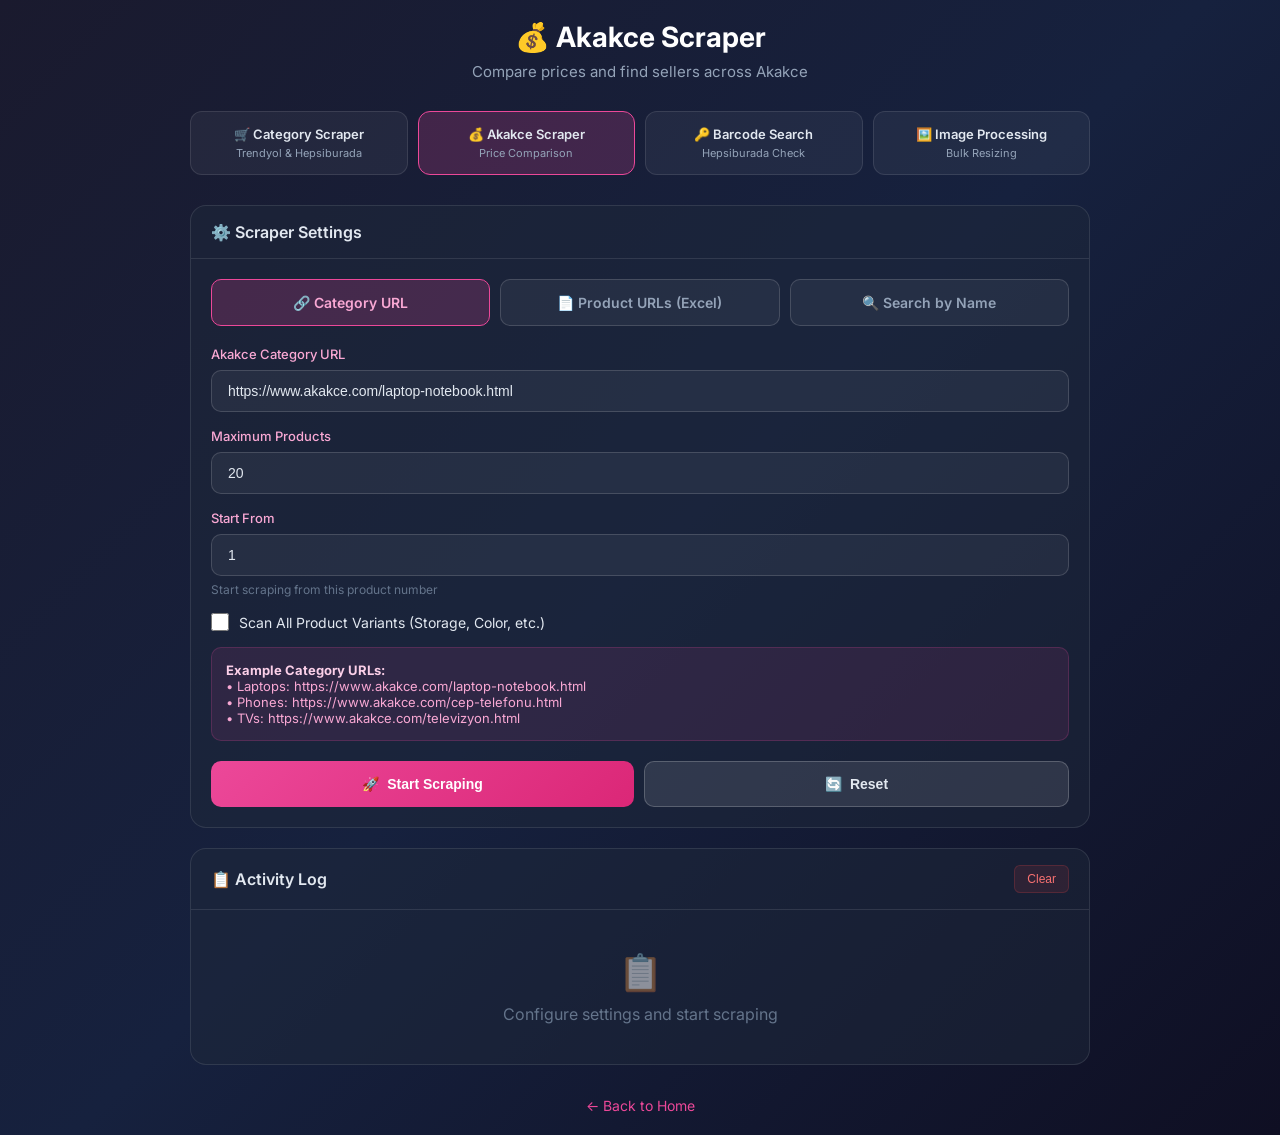
==== commit f96c7dbf: "Akakce update" ====
--- a/Scrapper/wwwroot/pages/akakce.html
+++ b/Scrapper/wwwroot/pages/akakce.html
@@ -227,7 +227,7 @@
 <body>
     <div class="app-container">
         <div class="header">
-            <h1>💰 Akakce Lead Generation</h1>
+            <h1>💰 Akakce Scraper</h1>
             <p>Compare prices and find sellers across Akakce</p>
         </div>
 
@@ -237,16 +237,16 @@
                 <p>Trendyol & Hepsiburada</p>
             </div>
             <div class="nav-item active">
-                <h3>💰 Akakce Lead Gen</h3>
+                <h3>💰 Akakce Scraper</h3>
                 <p>Price Comparison</p>
             </div>
             <div class="nav-item" onclick="location.href='/hepsiburada-barcode'">
-                <h3>📊 Mirakl Catalogue</h3>
-                <p>Catalogue Analysis</p>
+                <h3>🔑 Barcode Search</h3>
+                <p>Hepsiburada Check</p>
             </div>
             <div class="nav-item" onclick="location.href='/bulk-image'">
-                <h3>🖼️ Image Resizing</h3>
-                <p>Bulk Processing</p>
+                <h3>🖼️ Image Processing</h3>
+                <p>Bulk Resizing</p>
             </div>
         </div>
 
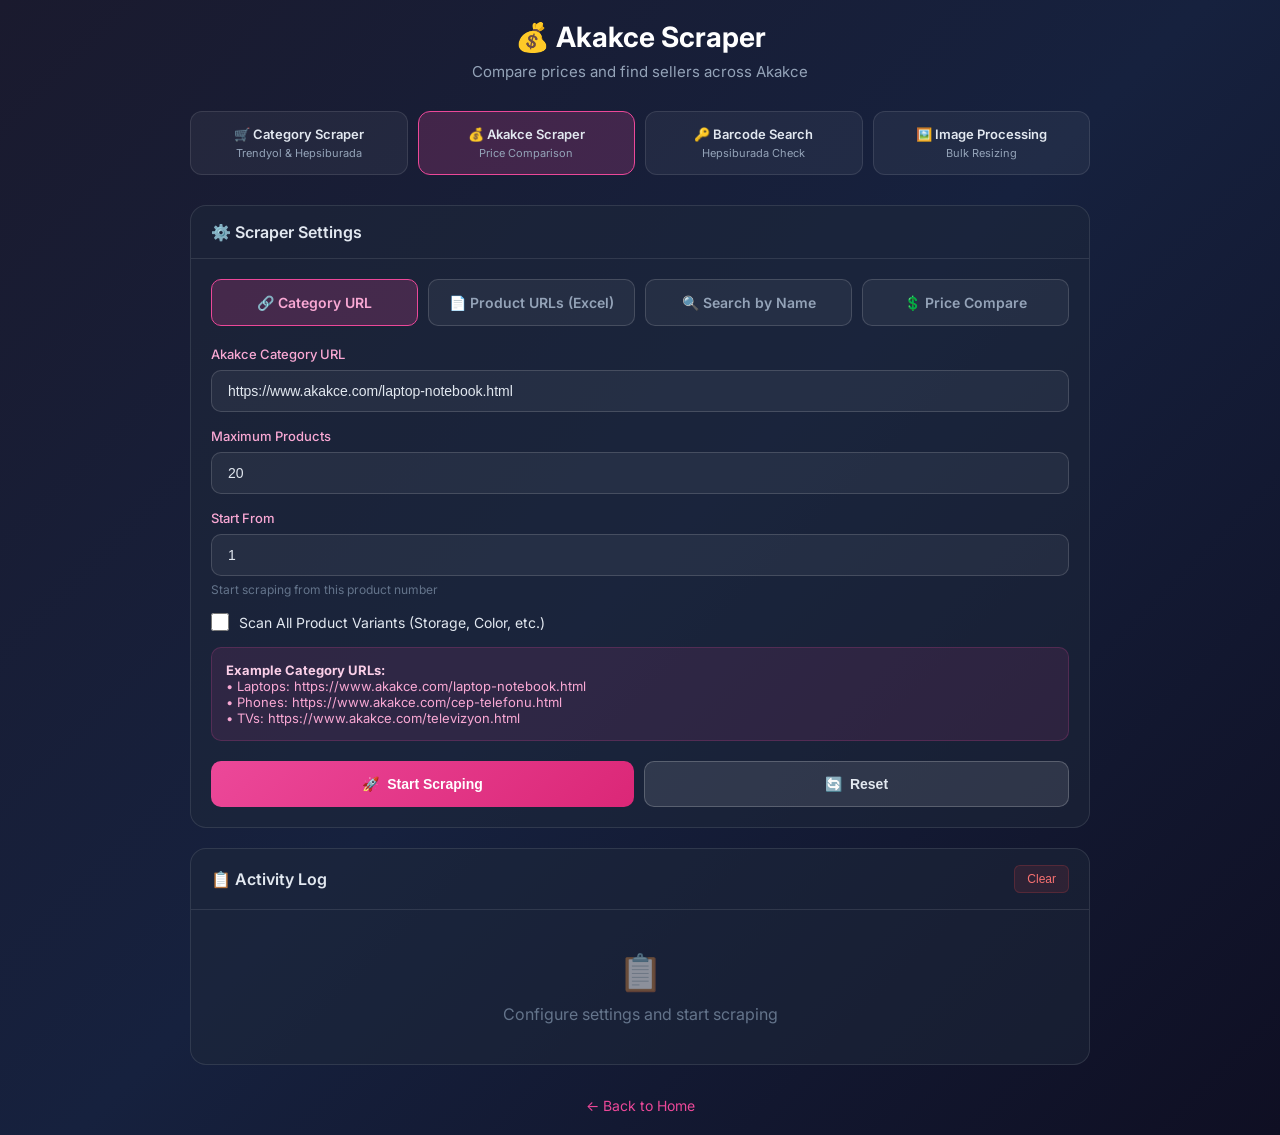
==== commit 90ed8f05: "top100 0.5" ====
--- a/Scrapper/wwwroot/pages/akakce.html
+++ b/Scrapper/wwwroot/pages/akakce.html
@@ -256,9 +256,10 @@
             </div>
             <div class="card-body">
                 <div class="mode-toggle">
-                    <div class="mode-btn active" id="modeUrl" onclick="setMode('url')">🔗 Category URL</div>
+                <div class="mode-btn active" id="modeUrl" onclick="setMode('url')">🔗 Category URL</div>
                     <div class="mode-btn" id="modeFile" onclick="setMode('file')">📄 Product URLs (Excel)</div>
                     <div class="mode-btn" id="modeSearch" onclick="setMode('search')">🔍 Search by Name</div>
+                    <div class="mode-btn" id="modePriceCompare" onclick="setMode('priceCompare')">💲 Price Compare</div>
                 </div>
 
                 <form id="akakceForm">
@@ -322,6 +323,7 @@
                     </div>
 
                     
+                    
                     <div class="input-section" id="searchSection">
                         <div class="upload-area" id="uploadAreaSearch">
                             <div class="upload-icon">📂</div>
@@ -346,6 +348,31 @@
                             • iPhone 15 128GB<br>
                             • Samsung Galaxy S24 Ultra<br>
                             • Sony WH-1000XM5
+                        </div>
+                    </div>
+
+                    <!-- Price Compare mode -->
+                    <div class="input-section" id="priceCompareSection">
+                        <div class="upload-area" id="uploadAreaPriceCompare">
+                            <div class="upload-icon">💲</div>
+                            <h3 id="uploadTextPriceCompare">Drop file here or click to browse</h3>
+                            <p id="uploadHintPriceCompare">Excel: row 1 = headers, col A = product name, col B = your price</p>
+                            <input type="file" id="fileInputPriceCompare" accept=".xlsx,.xls" style="display:none">
+                        </div>
+                        <div class="file-selected" id="fileSelectedPriceCompare">
+                            <span>📄</span>
+                            <span class="file-name" id="fileNamePriceCompare"></span>
+                            <button type="button" class="btn-remove" onclick="removeFile('priceCompare', event)">✕</button>
+                        </div>
+
+                        <div class="example-box" style="margin-top: 16px;">
+                            <strong>Expected Excel Format:</strong><br>
+                            Row 1 → headers (e.g. "Ürün Adı", "Fiyat")<br>
+                            Column A → product name (used for Akakçe search)<br>
+                            Column B → your price (numeric, or "stock out")<br><br>
+                            <strong>Output Excel will show:</strong><br>
+                            Best price per marketplace + <strong>Delta %</strong> vs market best price<br>
+                            🟢 Green = your price is lower &nbsp;|&nbsp; 🔴 Red = your price is higher
                         </div>
                     </div>
 
@@ -400,6 +427,7 @@
         let currentMode = 'url';
         let selectedFileUrl = null;
         let selectedFileSearch = null;
+        let selectedFilePriceCompare = null;
 
         // File upload setup
         function setupUpload(areaId, inputId, textId, hintId, selectedId, nameId, type) {
@@ -419,19 +447,21 @@
 
         setupUpload('uploadAreaFile', 'fileInputFile', 'uploadTextFile', 'uploadHintFile', 'fileSelectedFile', 'fileNameFile', 'file');
         setupUpload('uploadAreaSearch', 'fileInputSearch', 'uploadTextSearch', 'uploadHintSearch', 'fileSelectedSearch', 'fileNameSearch', 'search');
+        setupUpload('uploadAreaPriceCompare', 'fileInputPriceCompare', 'uploadTextPriceCompare', 'uploadHintPriceCompare', 'fileSelectedPriceCompare', 'fileNamePriceCompare', 'priceCompare');
 
         function handleFileChange(type) {
-            const input = document.getElementById(type === 'file' ? 'fileInputFile' : 'fileInputSearch');
+            const input = document.getElementById(type === 'file' ? 'fileInputFile' : type === 'search' ? 'fileInputSearch' : 'fileInputPriceCompare');
             const file = input.files[0];
             if (file) {
                 if (type === 'file') selectedFileUrl = file;
-                else selectedFileSearch = file;
+                else if (type === 'search') selectedFileSearch = file;
+                else selectedFilePriceCompare = file;
                 
-                const nameEl = document.getElementById(type === 'file' ? 'fileNameFile' : 'fileNameSearch');
-                const selectedEl = document.getElementById(type === 'file' ? 'fileSelectedFile' : 'fileSelectedSearch');
-                const textEl = document.getElementById(type === 'file' ? 'uploadTextFile' : 'uploadTextSearch');
-                const hintEl = document.getElementById(type === 'file' ? 'uploadHintFile' : 'uploadHintSearch');
-                const areaEl = document.getElementById(type === 'file' ? 'uploadAreaFile' : 'uploadAreaSearch');
+                const nameEl = document.getElementById(type === 'file' ? 'fileNameFile' : type === 'search' ? 'fileNameSearch' : 'fileNamePriceCompare');
+                const selectedEl = document.getElementById(type === 'file' ? 'fileSelectedFile' : type === 'search' ? 'fileSelectedSearch' : 'fileSelectedPriceCompare');
+                const textEl = document.getElementById(type === 'file' ? 'uploadTextFile' : type === 'search' ? 'uploadTextSearch' : 'uploadTextPriceCompare');
+                const hintEl = document.getElementById(type === 'file' ? 'uploadHintFile' : type === 'search' ? 'uploadHintSearch' : 'uploadHintPriceCompare');
+                const areaEl = document.getElementById(type === 'file' ? 'uploadAreaFile' : type === 'search' ? 'uploadAreaSearch' : 'uploadAreaPriceCompare');
                 
                 nameEl.textContent = `${file.name} (${(file.size / 1024).toFixed(1)} KB)`;
                 selectedEl.classList.add('show');
@@ -444,15 +474,16 @@
 
         function removeFile(type, e) {
             if (e) e.stopPropagation();
-            const input = document.getElementById(type === 'file' ? 'fileInputFile' : 'fileInputSearch');
-            const selectedEl = document.getElementById(type === 'file' ? 'fileSelectedFile' : 'fileSelectedSearch');
-            const textEl = document.getElementById(type === 'file' ? 'uploadTextFile' : 'uploadTextSearch');
-            const hintEl = document.getElementById(type === 'file' ? 'uploadHintFile' : 'uploadHintSearch');
-            const areaEl = document.getElementById(type === 'file' ? 'uploadAreaFile' : 'uploadAreaSearch');
+            const input = document.getElementById(type === 'file' ? 'fileInputFile' : type === 'search' ? 'fileInputSearch' : 'fileInputPriceCompare');
+            const selectedEl = document.getElementById(type === 'file' ? 'fileSelectedFile' : type === 'search' ? 'fileSelectedSearch' : 'fileSelectedPriceCompare');
+            const textEl = document.getElementById(type === 'file' ? 'uploadTextFile' : type === 'search' ? 'uploadTextSearch' : 'uploadTextPriceCompare');
+            const hintEl = document.getElementById(type === 'file' ? 'uploadHintFile' : type === 'search' ? 'uploadHintSearch' : 'uploadHintPriceCompare');
+            const areaEl = document.getElementById(type === 'file' ? 'uploadAreaFile' : type === 'search' ? 'uploadAreaSearch' : 'uploadAreaPriceCompare');
             
             input.value = '';
             if (type === 'file') selectedFileUrl = null;
-            else selectedFileSearch = null;
+            else if (type === 'search') selectedFileSearch = null;
+            else selectedFilePriceCompare = null;
             
             selectedEl.classList.remove('show');
             textEl.style.display = 'block';
@@ -466,9 +497,11 @@
             document.getElementById('modeUrl').classList.toggle('active', mode === 'url');
             document.getElementById('modeFile').classList.toggle('active', mode === 'file');
             document.getElementById('modeSearch').classList.toggle('active', mode === 'search');
+            document.getElementById('modePriceCompare').classList.toggle('active', mode === 'priceCompare');
             document.getElementById('urlSection').classList.toggle('active', mode === 'url');
             document.getElementById('fileSection').classList.toggle('active', mode === 'file');
             document.getElementById('searchSection').classList.toggle('active', mode === 'search');
+            document.getElementById('priceCompareSection').classList.toggle('active', mode === 'priceCompare');
             updateStartBtn();
         }
 
@@ -476,7 +509,8 @@
             const btn = document.getElementById('startBtn');
             if (currentMode === 'url') btn.disabled = false;
             else if (currentMode === 'file') btn.disabled = !selectedFileUrl;
-            else btn.disabled = !selectedFileSearch;
+            else if (currentMode === 'search') btn.disabled = !selectedFileSearch;
+            else btn.disabled = !selectedFilePriceCompare;
         }
 
         function addLog(message, type = 'info') {
@@ -505,6 +539,7 @@
             document.getElementById('akakceForm').reset();
             removeFile('file');
             removeFile('search');
+            removeFile('priceCompare');
             setMode('url');
             document.getElementById('progressCard').classList.remove('show');
             document.getElementById('startBtn').innerHTML = '<span>🚀</span> Start Scraping';
@@ -557,12 +592,18 @@
                     formData.append('sessionId', sessionId);
                     formData.append('scanVariants', document.getElementById('scanVariantsFile').checked);
                     response = await fetch('/api/akakce/scrape', { method: 'POST', body: formData });
-                } else {
+                } else if (currentMode === 'search') {
                     const formData = new FormData();
                     formData.append('file', selectedFileSearch);
                     formData.append('sessionId', sessionId);
                     formData.append('scanVariants', document.getElementById('scanVariantsSearch').checked);
                     response = await fetch('/api/akakce/search', { method: 'POST', body: formData });
+                } else {
+                    // priceCompare mode
+                    const formData = new FormData();
+                    formData.append('file', selectedFilePriceCompare);
+                    formData.append('sessionId', sessionId);
+                    response = await fetch('/api/akakce/price-compare', { method: 'POST', body: formData });
                 }
 
                 const reader = response.body.getReader();
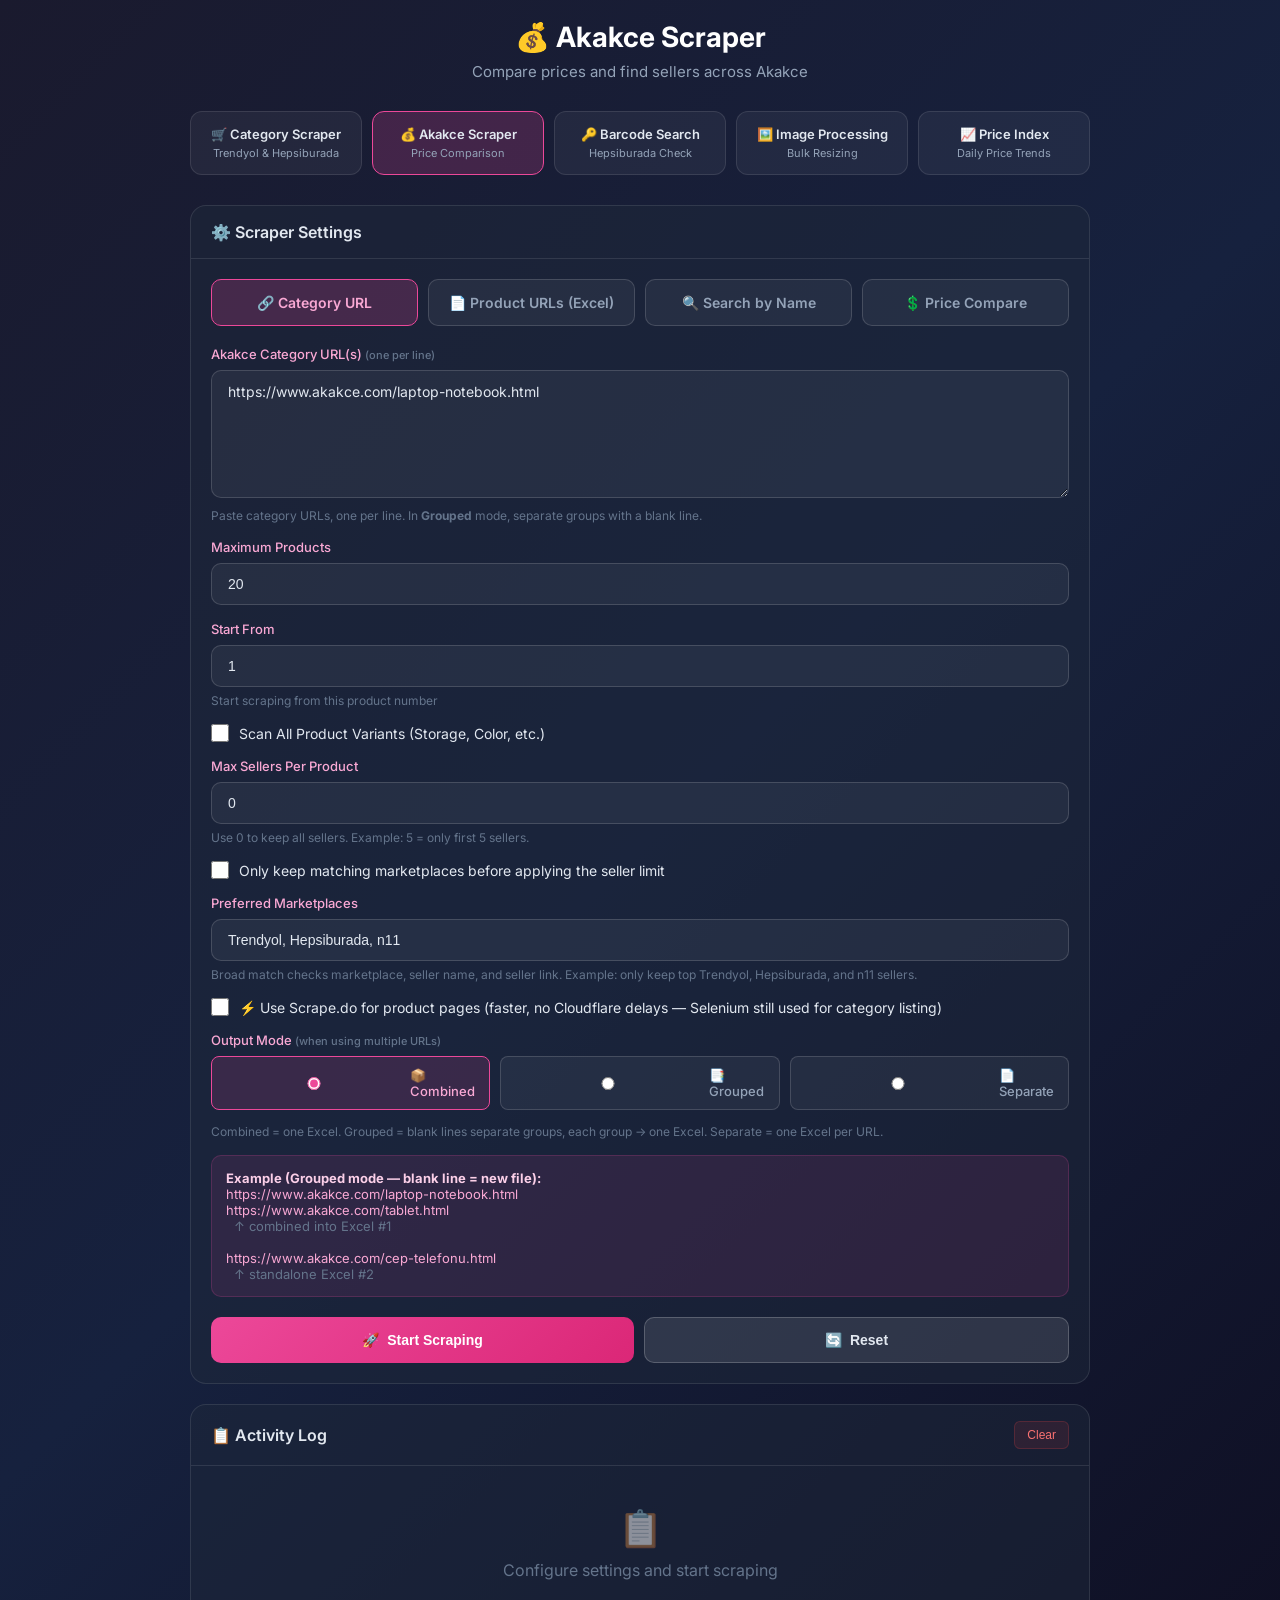
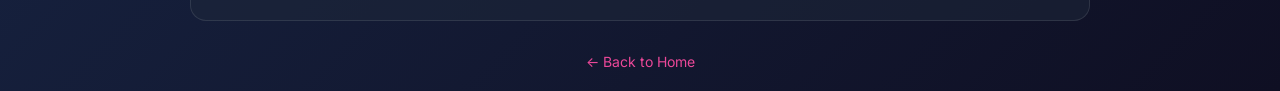
==== commit 43e1b049: "1.5" ====
--- a/Scrapper/wwwroot/pages/akakce.html
+++ b/Scrapper/wwwroot/pages/akakce.html
@@ -231,7 +231,7 @@
             <p>Compare prices and find sellers across Akakce</p>
         </div>
 
-        <div class="nav-grid">
+        <div class="nav-grid" style="grid-template-columns: repeat(5, 1fr);">
             <div class="nav-item" onclick="location.href='/'">
                 <h3>🛒 Category Scraper</h3>
                 <p>Trendyol & Hepsiburada</p>
@@ -248,6 +248,10 @@
                 <h3>🖼️ Image Processing</h3>
                 <p>Bulk Resizing</p>
             </div>
+            <div class="nav-item" onclick="location.href='/price-index'">
+                <h3>📈 Price Index</h3>
+                <p>Daily Price Trends</p>
+            </div>
         </div>
 
         <div class="card">
@@ -256,7 +260,7 @@
             </div>
             <div class="card-body">
                 <div class="mode-toggle">
-                <div class="mode-btn active" id="modeUrl" onclick="setMode('url')">🔗 Category URL</div>
+                    <div class="mode-btn active" id="modeUrl" onclick="setMode('url')">🔗 Category URL</div>
                     <div class="mode-btn" id="modeFile" onclick="setMode('file')">📄 Product URLs (Excel)</div>
                     <div class="mode-btn" id="modeSearch" onclick="setMode('search')">🔍 Search by Name</div>
                     <div class="mode-btn" id="modePriceCompare" onclick="setMode('priceCompare')">💲 Price Compare</div>
@@ -266,10 +270,14 @@
                     
                     <div class="input-section active" id="urlSection">
                         <div class="form-group">
-                            <label>Akakce Category URL</label>
-                            <input type="text" id="categoryUrl" 
-                                placeholder="https://www.akakce.com/laptop-notebook.html"
-                                value="https://www.akakce.com/laptop-notebook.html">
+                            <label>Akakce Category URL(s) <span style="font-size:11px;color:#64748b;">(one per line)</span></label>
+                            <textarea id="categoryUrl" rows="6"
+                                placeholder="https://www.akakce.com/laptop-notebook.html
+https://www.akakce.com/tablet.html
+
+https://www.akakce.com/cep-telefonu.html"
+                                style="width:100%;padding:12px 16px;background:rgba(255,255,255,0.05);border:1px solid rgba(255,255,255,0.15);border-radius:10px;color:#e2e8f0;font-size:14px;resize:vertical;font-family:inherit;">https://www.akakce.com/laptop-notebook.html</textarea>
+                            <div class="input-hint">Paste category URLs, one per line. In <b>Grouped</b> mode, separate groups with a blank line.</div>
                         </div>
 
                         <div class="form-group">
@@ -288,11 +296,51 @@
                             <label for="scanVariantsUrl">Scan All Product Variants (Storage, Color, etc.)</label>
                         </div>
 
+                        <div class="form-group">
+                            <label>Max Sellers Per Product</label>
+                            <input type="number" id="maxSellersPerProduct" min="0" value="0">
+                            <div class="input-hint">Use 0 to keep all sellers. Example: 5 = only first 5 sellers.</div>
+                        </div>
+
+                        <div class="checkbox-item">
+                            <input type="checkbox" id="includePreferredMarketplaceMatches">
+                            <label for="includePreferredMarketplaceMatches">Only keep matching marketplaces before applying the seller limit</label>
+                        </div>
+
+                        <div class="form-group">
+                            <label>Preferred Marketplaces</label>
+                            <input type="text" id="preferredMarketplaces" value="Trendyol, Hepsiburada, n11">
+                            <div class="input-hint">Broad match checks marketplace, seller name, and seller link. Example: only keep top Trendyol, Hepsiburada, and n11 sellers.</div>
+                        </div>
+
+                        <div class="checkbox-item">
+                            <input type="checkbox" id="useScrapeDoUrl">
+                            <label for="useScrapeDoUrl">⚡ Use Scrape.do for product pages (faster, no Cloudflare delays — Selenium still used for category listing)</label>
+                        </div>
+
+                        <div class="form-group">
+                            <label>Output Mode <span style="font-size:11px;color:#64748b;">(when using multiple URLs)</span></label>
+                            <div style="display:flex;gap:10px;flex-wrap:wrap;">
+                                <label style="flex:1;min-width:140px;display:flex;align-items:center;gap:8px;padding:10px 14px;background:rgba(236,72,153,0.15);border:1px solid #ec4899;border-radius:8px;cursor:pointer;font-size:13px;color:#f9a8d4;">
+                                    <input type="radio" name="outputMode" value="combined" checked style="accent-color:#ec4899;"> 📦 Combined
+                                </label>
+                                <label style="flex:1;min-width:140px;display:flex;align-items:center;gap:8px;padding:10px 14px;background:rgba(255,255,255,0.05);border:1px solid rgba(255,255,255,0.15);border-radius:8px;cursor:pointer;font-size:13px;color:#94a3b8;">
+                                    <input type="radio" name="outputMode" value="grouped" style="accent-color:#ec4899;"> 📑 Grouped
+                                </label>
+                                <label style="flex:1;min-width:140px;display:flex;align-items:center;gap:8px;padding:10px 14px;background:rgba(255,255,255,0.05);border:1px solid rgba(255,255,255,0.15);border-radius:8px;cursor:pointer;font-size:13px;color:#94a3b8;">
+                                    <input type="radio" name="outputMode" value="separate" style="accent-color:#ec4899;"> 📄 Separate
+                                </label>
+                            </div>
+                            <div class="input-hint">Combined = one Excel. Grouped = blank lines separate groups, each group → one Excel. Separate = one Excel per URL.</div>
+                        </div>
+
                         <div class="example-box">
-                            <strong>Example Category URLs:</strong><br>
-                            • Laptops: https://www.akakce.com/laptop-notebook.html<br>
-                            • Phones: https://www.akakce.com/cep-telefonu.html<br>
-                            • TVs: https://www.akakce.com/televizyon.html
+                            <strong>Example (Grouped mode — blank line = new file):</strong><br>
+                            https://www.akakce.com/laptop-notebook.html<br>
+                            https://www.akakce.com/tablet.html<br>
+                            <span style="color:#64748b;">&nbsp;&nbsp;↑ combined into Excel #1</span><br><br>
+                            https://www.akakce.com/cep-telefonu.html<br>
+                            <span style="color:#64748b;">&nbsp;&nbsp;↑ standalone Excel #2</span>
                         </div>
                     </div>
 
@@ -373,6 +421,11 @@
                             <strong>Output Excel will show:</strong><br>
                             Best price per marketplace + <strong>Delta %</strong> vs market best price<br>
                             🟢 Green = your price is lower &nbsp;|&nbsp; 🔴 Red = your price is higher
+                        </div>
+
+                        <div class="checkbox-item" style="margin-top: 16px;">
+                            <input type="checkbox" id="useScrapeDoCompare">
+                            <label for="useScrapeDoCompare">⚡ Use Scrape.do for seller fetch (faster, no Cloudflare on product pages)</label>
                         </div>
                     </div>
 
@@ -422,12 +475,31 @@
     </div>
 
     <script>
+        // Toggle radio button label styling
+        document.querySelectorAll('input[name="outputMode"]').forEach(radio => {
+            radio.addEventListener('change', () => {
+                document.querySelectorAll('input[name="outputMode"]').forEach(r => {
+                    const lbl = r.closest('label');
+                    if (r.checked) {
+                        lbl.style.background = 'rgba(236,72,153,0.15)';
+                        lbl.style.borderColor = '#ec4899';
+                        lbl.style.color = '#f9a8d4';
+                    } else {
+                        lbl.style.background = 'rgba(255,255,255,0.05)';
+                        lbl.style.borderColor = 'rgba(255,255,255,0.15)';
+                        lbl.style.color = '#94a3b8';
+                    }
+                });
+            });
+        });
+
         let isRunning = false;
         let sessionId = null;
         let currentMode = 'url';
         let selectedFileUrl = null;
         let selectedFileSearch = null;
         let selectedFilePriceCompare = null;
+        const MAX_LOG_ITEMS = 100;
 
         // File upload setup
         function setupUpload(areaId, inputId, textId, hintId, selectedId, nameId, type) {
@@ -450,19 +522,20 @@
         setupUpload('uploadAreaPriceCompare', 'fileInputPriceCompare', 'uploadTextPriceCompare', 'uploadHintPriceCompare', 'fileSelectedPriceCompare', 'fileNamePriceCompare', 'priceCompare');
 
         function handleFileChange(type) {
-            const input = document.getElementById(type === 'file' ? 'fileInputFile' : type === 'search' ? 'fileInputSearch' : 'fileInputPriceCompare');
+            const inputId = type === 'file' ? 'fileInputFile' : type === 'search' ? 'fileInputSearch' : 'fileInputPriceCompare';
+            const input = document.getElementById(inputId);
             const file = input.files[0];
             if (file) {
                 if (type === 'file') selectedFileUrl = file;
                 else if (type === 'search') selectedFileSearch = file;
                 else selectedFilePriceCompare = file;
-                
-                const nameEl = document.getElementById(type === 'file' ? 'fileNameFile' : type === 'search' ? 'fileNameSearch' : 'fileNamePriceCompare');
+
+                const nameEl     = document.getElementById(type === 'file' ? 'fileNameFile' : type === 'search' ? 'fileNameSearch' : 'fileNamePriceCompare');
                 const selectedEl = document.getElementById(type === 'file' ? 'fileSelectedFile' : type === 'search' ? 'fileSelectedSearch' : 'fileSelectedPriceCompare');
-                const textEl = document.getElementById(type === 'file' ? 'uploadTextFile' : type === 'search' ? 'uploadTextSearch' : 'uploadTextPriceCompare');
-                const hintEl = document.getElementById(type === 'file' ? 'uploadHintFile' : type === 'search' ? 'uploadHintSearch' : 'uploadHintPriceCompare');
-                const areaEl = document.getElementById(type === 'file' ? 'uploadAreaFile' : type === 'search' ? 'uploadAreaSearch' : 'uploadAreaPriceCompare');
-                
+                const textEl     = document.getElementById(type === 'file' ? 'uploadTextFile' : type === 'search' ? 'uploadTextSearch' : 'uploadTextPriceCompare');
+                const hintEl     = document.getElementById(type === 'file' ? 'uploadHintFile' : type === 'search' ? 'uploadHintSearch' : 'uploadHintPriceCompare');
+                const areaEl     = document.getElementById(type === 'file' ? 'uploadAreaFile' : type === 'search' ? 'uploadAreaSearch' : 'uploadAreaPriceCompare');
+
                 nameEl.textContent = `${file.name} (${(file.size / 1024).toFixed(1)} KB)`;
                 selectedEl.classList.add('show');
                 textEl.style.display = 'none';
@@ -474,21 +547,21 @@
 
         function removeFile(type, e) {
             if (e) e.stopPropagation();
-            const input = document.getElementById(type === 'file' ? 'fileInputFile' : type === 'search' ? 'fileInputSearch' : 'fileInputPriceCompare');
-            const selectedEl = document.getElementById(type === 'file' ? 'fileSelectedFile' : type === 'search' ? 'fileSelectedSearch' : 'fileSelectedPriceCompare');
-            const textEl = document.getElementById(type === 'file' ? 'uploadTextFile' : type === 'search' ? 'uploadTextSearch' : 'uploadTextPriceCompare');
-            const hintEl = document.getElementById(type === 'file' ? 'uploadHintFile' : type === 'search' ? 'uploadHintSearch' : 'uploadHintPriceCompare');
-            const areaEl = document.getElementById(type === 'file' ? 'uploadAreaFile' : type === 'search' ? 'uploadAreaSearch' : 'uploadAreaPriceCompare');
-            
-            input.value = '';
+            const inputId    = type === 'file' ? 'fileInputFile' : type === 'search' ? 'fileInputSearch' : 'fileInputPriceCompare';
+            const selectedId = type === 'file' ? 'fileSelectedFile' : type === 'search' ? 'fileSelectedSearch' : 'fileSelectedPriceCompare';
+            const textId     = type === 'file' ? 'uploadTextFile' : type === 'search' ? 'uploadTextSearch' : 'uploadTextPriceCompare';
+            const hintId     = type === 'file' ? 'uploadHintFile' : type === 'search' ? 'uploadHintSearch' : 'uploadHintPriceCompare';
+            const areaId     = type === 'file' ? 'uploadAreaFile' : type === 'search' ? 'uploadAreaSearch' : 'uploadAreaPriceCompare';
+
+            document.getElementById(inputId).value = '';
             if (type === 'file') selectedFileUrl = null;
             else if (type === 'search') selectedFileSearch = null;
             else selectedFilePriceCompare = null;
-            
-            selectedEl.classList.remove('show');
-            textEl.style.display = 'block';
-            hintEl.style.display = 'block';
-            areaEl.classList.remove('has-file');
+
+            document.getElementById(selectedId).classList.remove('show');
+            document.getElementById(textId).style.display = 'block';
+            document.getElementById(hintId).style.display = 'block';
+            document.getElementById(areaId).classList.remove('has-file');
             updateStartBtn();
         }
 
@@ -513,6 +586,20 @@
             else btn.disabled = !selectedFilePriceCompare;
         }
 
+        function trimLogItems() {
+            const logBody = document.getElementById('logBody');
+            const logItems = logBody.querySelectorAll('.log-item');
+
+            if (logItems.length <= MAX_LOG_ITEMS) {
+                return;
+            }
+
+            const itemsToRemove = logItems.length - MAX_LOG_ITEMS;
+            for (let index = 0; index < itemsToRemove; index++) {
+                logItems[index].remove();
+            }
+        }
+
         function addLog(message, type = 'info') {
             const logBody = document.getElementById('logBody');
             const logEmpty = document.getElementById('logEmpty');
@@ -520,9 +607,53 @@
             const iconMap = { success: '?', error: '?', warning: '!', info: '?' };
             const item = document.createElement('div');
             item.className = `log-item ${type}`;
-            item.innerHTML = `<div class="log-icon">${iconMap[type] || '?'}</div><div class="log-content"><div class="log-message">${message}</div></div><div class="log-time">${new Date().toLocaleTimeString()}</div>`;
+
+            const icon = document.createElement('div');
+            icon.className = 'log-icon';
+            icon.textContent = iconMap[type] || '?';
+
+            const content = document.createElement('div');
+            content.className = 'log-content';
+
+            const messageElement = document.createElement('div');
+            messageElement.className = 'log-message';
+            messageElement.textContent = message;
+            content.appendChild(messageElement);
+
+            const time = document.createElement('div');
+            time.className = 'log-time';
+            time.textContent = new Date().toLocaleTimeString();
+
+            item.append(icon, content, time);
             logBody.appendChild(item);
+            trimLogItems();
             logBody.scrollTop = logBody.scrollHeight;
+        }
+
+        function processProgressEvent(eventText) {
+            const dataLines = eventText
+                .split('\n')
+                .filter(line => line.startsWith('data: '))
+                .map(line => line.slice(6));
+
+            if (dataLines.length === 0) {
+                return;
+            }
+
+            try {
+                const data = JSON.parse(dataLines.join('\n'));
+                if (data.progress !== undefined) updateProgress(data.progress);
+                if (data.message) addLog(data.message, data.type || 'info');
+                if (data.downloadUrl) {
+                    const link = document.createElement('a');
+                    link.href = data.downloadUrl;
+                    link.className = 'download-link';
+                    link.innerHTML = '<span>⬇️</span> Download Excel';
+                    document.getElementById('logBody').appendChild(link);
+                }
+            } catch (error) {
+                console.error('Failed to parse progress event', error, eventText);
+            }
         }
 
         function clearLog() {
@@ -549,12 +680,42 @@
         }
 
         async function handleStop() {
-            if (sessionId) await fetch('/api/akakce/stop/' + sessionId, { method: 'POST' });
+            // Stop all possible sub-sessions (for grouped/separate files mode)
+            if (sessionId) {
+                await fetch('/api/akakce/stop/' + sessionId, { method: 'POST' });
+                for (let i = 0; i < 20; i++) {
+                    fetch('/api/akakce/stop/' + sessionId + '_g' + i, { method: 'POST' }).catch(() => {});
+                }
+            }
             isRunning = false;
             document.getElementById('startBtn').disabled = false;
             document.getElementById('startBtn').innerHTML = '<span>🚀</span> Start Scraping';
             document.getElementById('stopBtn').classList.remove('show');
             addLog('Scraping stopped by user', 'warning');
+        }
+
+        async function consumeProgressResponse(response) {
+            const reader = response.body.getReader();
+            const decoder = new TextDecoder();
+            let buffer = '';
+
+            while (true) {
+                const { done, value } = await reader.read();
+                if (done) break;
+
+                buffer += decoder.decode(value, { stream: true });
+                const events = buffer.split('\n\n');
+                buffer = events.pop() || '';
+
+                for (const eventText of events) {
+                    processProgressEvent(eventText.trim());
+                }
+            }
+
+            buffer += decoder.decode();
+            if (buffer.trim().length > 0) {
+                processProgressEvent(buffer.trim());
+            }
         }
 
         document.getElementById('akakceForm').addEventListener('submit', async (e) => {
@@ -571,65 +732,102 @@
             addLog('Starting Akakce scraper...', 'info');
 
             try {
-                let response;
-                
                 if (currentMode === 'url') {
-                    const body = {
-                        categoryUrl: document.getElementById('categoryUrl').value,
+                    // Parse textarea into groups separated by blank lines
+                    const textValue = document.getElementById('categoryUrl').value;
+                    const outputMode = document.querySelector('input[name="outputMode"]:checked')?.value || 'combined';
+
+                    // Build URL groups based on output mode
+                    let urlGroups; // array of arrays
+                    if (outputMode === 'grouped') {
+                        // Split on blank lines to form groups
+                        urlGroups = textValue.split(/\n\s*\n/)
+                            .map(block => block.split('\n').map(u => u.trim()).filter(u => u.startsWith('http://') || u.startsWith('https://')))
+                            .filter(group => group.length > 0);
+                    } else {
+                        // Flat list of all URLs
+                        const allUrls = textValue.split('\n').map(u => u.trim()).filter(u => u.startsWith('http://') || u.startsWith('https://'));
+                        if (outputMode === 'separate') {
+                            urlGroups = allUrls.map(u => [u]); // each URL is its own group
+                        } else {
+                            urlGroups = allUrls.length > 0 ? [allUrls] : []; // all in one group
+                        }
+                    }
+
+                    const totalUrls = urlGroups.reduce((sum, g) => sum + g.length, 0);
+                    if (totalUrls === 0) {
+                        throw new Error('No valid category URLs found. Each URL must start with http:// or https://');
+                    }
+
+                    addLog(`Starting Akakce category scraper: ${totalUrls} URL(s) in ${urlGroups.length} group(s) (${outputMode})...`, 'info');
+
+                    const sharedParams = {
                         maxProducts: parseInt(document.getElementById('maxProducts').value),
                         startFrom: parseInt(document.getElementById('startFrom').value),
                         scanVariants: document.getElementById('scanVariantsUrl').checked,
-                        sessionId: sessionId
+                        maxSellersPerProduct: parseInt(document.getElementById('maxSellersPerProduct').value) || 0,
+                        includePreferredMarketplaceMatches: document.getElementById('includePreferredMarketplaceMatches').checked,
+                        preferredMarketplaces: document.getElementById('preferredMarketplaces').value,
+                        useScrapeDo: document.getElementById('useScrapeDoUrl').checked,
                     };
-                    response = await fetch('/api/akakce/scrape-category', { 
-                        method: 'POST', 
-                        headers: { 'Content-Type': 'application/json' },
-                        body: JSON.stringify(body)
-                    });
+
+                    if (urlGroups.length === 1 && urlGroups[0].length === 1) {
+                        // Single URL — use the single-category endpoint (unchanged)
+                        const body = { ...sharedParams, categoryUrl: urlGroups[0][0], sessionId };
+                        const response = await fetch('/api/akakce/scrape-category', {
+                            method: 'POST',
+                            headers: { 'Content-Type': 'application/json' },
+                            body: JSON.stringify(body)
+                        });
+                        await consumeProgressResponse(response);
+                    } else if (outputMode === 'combined') {
+                        // All URLs combined into one Excel — use the batch endpoint
+                        const allUrls = urlGroups.flat();
+                        addLog(`Combining ${allUrls.length} URLs into one Excel...`, 'info');
+                        const body = { ...sharedParams, categoryUrls: allUrls, sessionId };
+                        const response = await fetch('/api/akakce/scrape-categories', {
+                            method: 'POST',
+                            headers: { 'Content-Type': 'application/json' },
+                            body: JSON.stringify(body)
+                        });
+                        await consumeProgressResponse(response);
+                    } else {
+                        // Multiple groups / separate Excels — send ALL groups in ONE request.
+                        // The server loops over them so Windows lock-screen can't interrupt.
+                        addLog(`🔒 Sending all ${urlGroups.length} groups to server (lock-screen safe)...`, 'info');
+                        const body = { ...sharedParams, urlGroups: urlGroups, sessionId };
+                        const response = await fetch('/api/akakce/scrape-groups', {
+                            method: 'POST',
+                            headers: { 'Content-Type': 'application/json' },
+                            body: JSON.stringify(body)
+                        });
+                        await consumeProgressResponse(response);
+                    }
+                    if (urlGroups.length > 1) {
+                        addLog(`🏁 All ${urlGroups.length} groups processed (${totalUrls} URLs)`, 'success');
+                    }
                 } else if (currentMode === 'file') {
                     const formData = new FormData();
                     formData.append('file', selectedFileUrl);
                     formData.append('sessionId', sessionId);
                     formData.append('scanVariants', document.getElementById('scanVariantsFile').checked);
-                    response = await fetch('/api/akakce/scrape', { method: 'POST', body: formData });
+                    const response = await fetch('/api/akakce/scrape', { method: 'POST', body: formData });
+                    await consumeProgressResponse(response);
                 } else if (currentMode === 'search') {
                     const formData = new FormData();
                     formData.append('file', selectedFileSearch);
                     formData.append('sessionId', sessionId);
                     formData.append('scanVariants', document.getElementById('scanVariantsSearch').checked);
-                    response = await fetch('/api/akakce/search', { method: 'POST', body: formData });
-                } else {
-                    // priceCompare mode
+                    const response = await fetch('/api/akakce/search', { method: 'POST', body: formData });
+                    await consumeProgressResponse(response);
+                } else if (currentMode === 'priceCompare') {
                     const formData = new FormData();
                     formData.append('file', selectedFilePriceCompare);
                     formData.append('sessionId', sessionId);
-                    response = await fetch('/api/akakce/price-compare', { method: 'POST', body: formData });
-                }
-
-                const reader = response.body.getReader();
-                const decoder = new TextDecoder();
-
-                while (true) {
-                    const { done, value } = await reader.read();
-                    if (done) break;
-
-                    const lines = decoder.decode(value).split('\n');
-                    for (const line of lines) {
-                        if (line.startsWith('data: ')) {
-                            try {
-                                const data = JSON.parse(line.slice(6));
-                                if (data.progress !== undefined) updateProgress(data.progress);
-                                if (data.message) addLog(data.message, data.type || 'info');
-                                if (data.downloadUrl) {
-                                    const link = document.createElement('a');
-                                    link.href = data.downloadUrl;
-                                    link.className = 'download-link';
-                                    link.innerHTML = '<span>⬇️</span> Download Excel';
-                                    document.getElementById('logBody').appendChild(link);
-                                }
-                            } catch (err) {}
-                        }
-                    }
+                    const useScrapeDo = document.getElementById('useScrapeDoCompare')?.checked;
+                    const endpoint = useScrapeDo ? '/api/akakce/price-compare-v2' : '/api/akakce/price-compare';
+                    const response = await fetch(endpoint, { method: 'POST', body: formData });
+                    await consumeProgressResponse(response);
                 }
             } catch (err) {
                 addLog('Error: ' + err.message, 'error');
